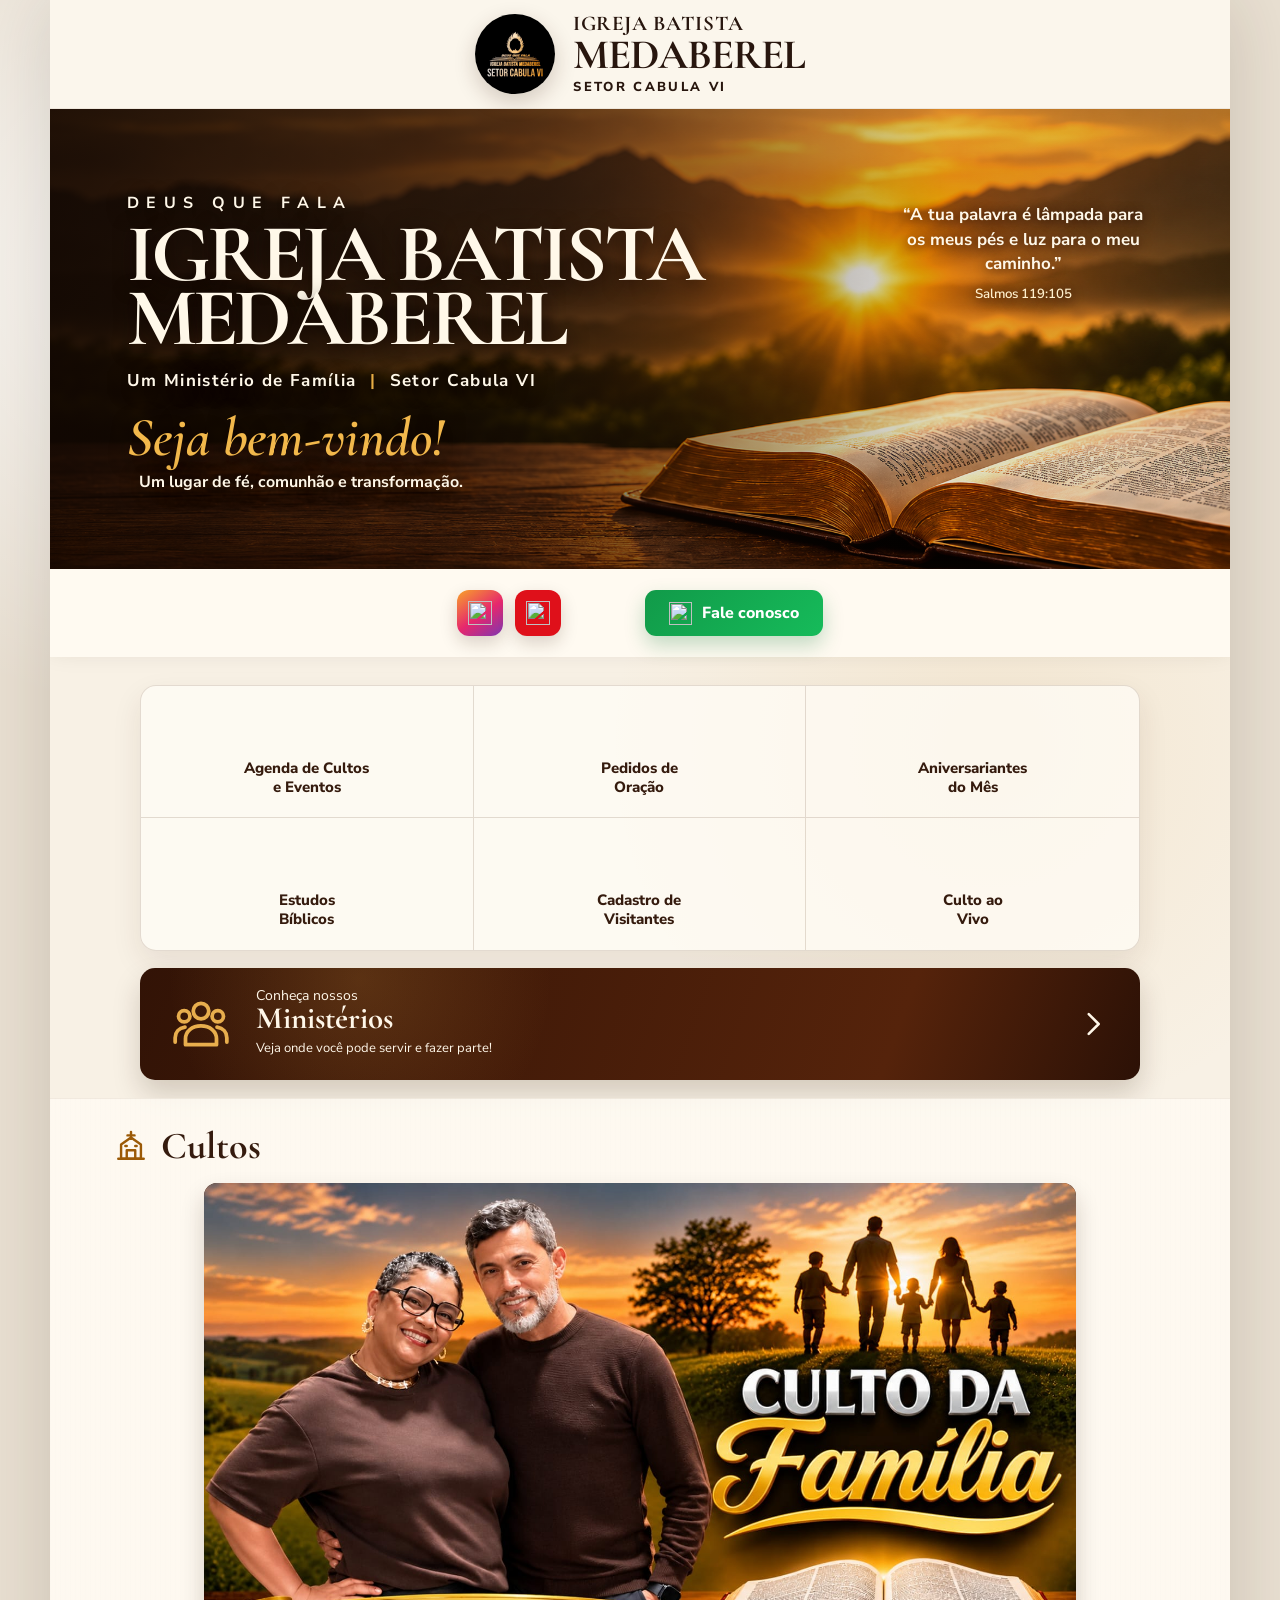
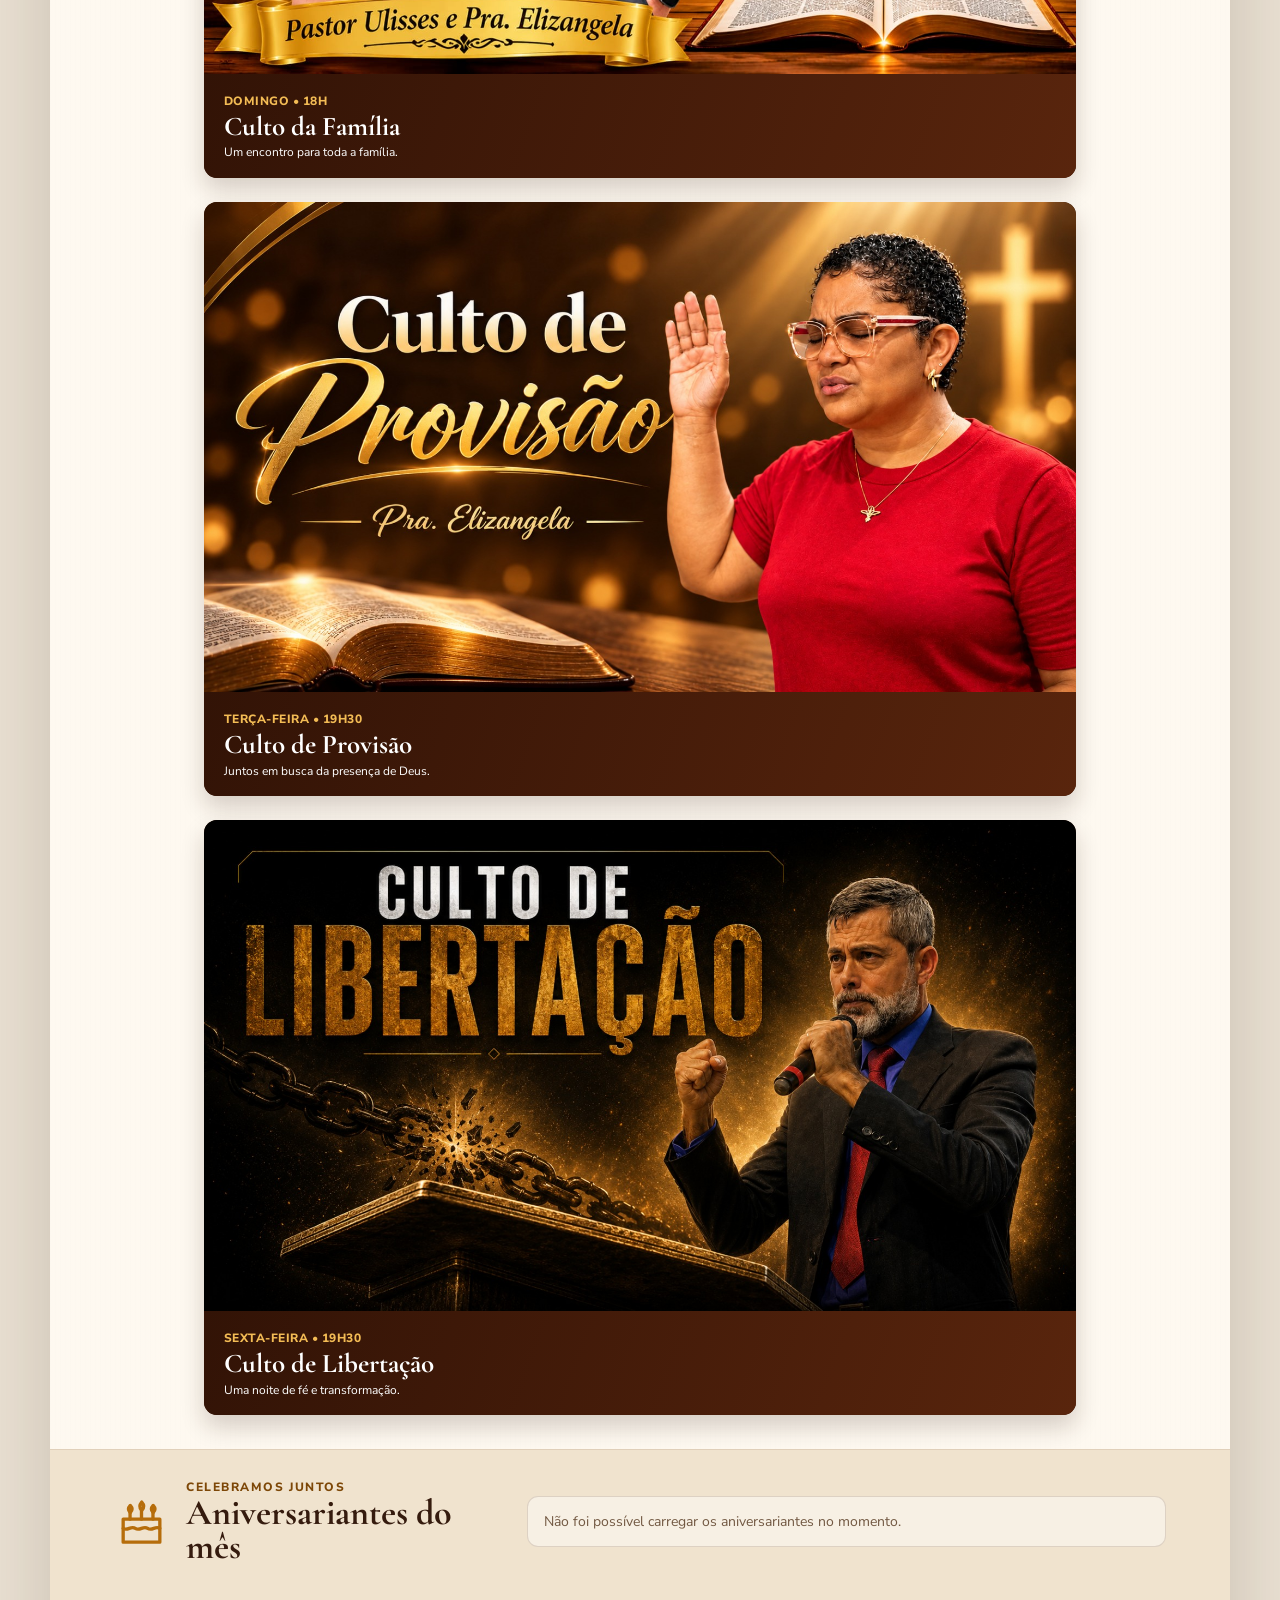
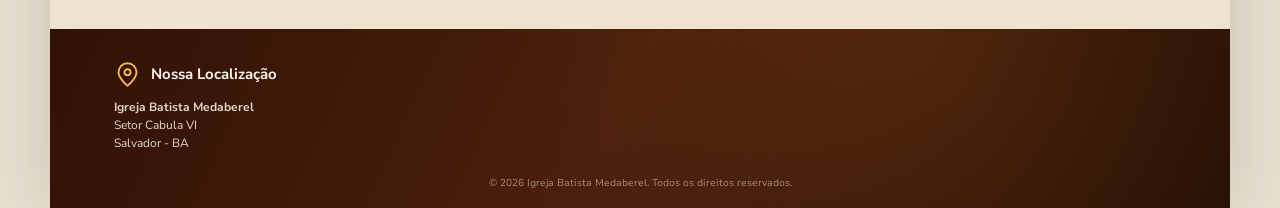
==== index.html @ a0b1c0e1 "Atualiza ícones de acessos rápidos e ajusta estilo de fundo" ====
<!DOCTYPE html>
<html lang="pt-BR">
  <head>
    <meta charset="utf-8">
    <meta name="viewport" content="width=device-width, initial-scale=1">
    <meta name="theme-color" content="#3a1708">
    <meta name="description" content="Igreja Batista Medaberel, Setor Cabula VI. Um ministério de família.">
    <title>Igreja Batista Medaberel | Setor Cabula VI</title>
    <link rel="canonical" href="https://ibmcabulavi.com.br/">
    <meta property="og:type" content="website">
    <meta property="og:site_name" content="Igreja Batista Medaberel">
    <meta property="og:title" content="Igreja Batista Medaberel - Setor Cabula VI">
    <meta property="og:description" content="Um Ministério de Família">
    <meta property="og:url" content="https://ibmcabulavi.com.br/">
    <meta property="og:image" content="https://ibmcabulavi.com.br/assets/logo-medaberel.png">
    <meta property="og:image:secure_url" content="https://ibmcabulavi.com.br/assets/logo-medaberel.png">
    <meta property="og:image:type" content="image/png">
    <meta property="og:image:width" content="640">
    <meta property="og:image:height" content="640">
    <meta property="og:image:alt" content="Logo da Igreja Batista Medaberel">
    <meta name="twitter:card" content="summary">
    <meta name="twitter:title" content="Igreja Batista Medaberel - Setor Cabula VI">
    <meta name="twitter:description" content="Um Ministério de Família">
    <meta name="twitter:image" content="https://ibmcabulavi.com.br/assets/logo-medaberel.png">
    <link rel="preconnect" href="https://fonts.googleapis.com">
    <link rel="preconnect" href="https://fonts.gstatic.com" crossorigin>
    <link href="https://fonts.googleapis.com/css2?family=Cormorant+Garamond:ital,wght@0,600;0,700;1,600&family=Nunito+Sans:wght@400;600;700;800&display=swap" rel="stylesheet">
    <link rel="icon" href="assets/logo-medaberel.png" type="image/png">
    <link rel="stylesheet" href="nova-versao/styles.css">
    <script type="module" src="nova-versao/app.js"></script>
  </head>
  <body>
    <a class="skip-link" href="#conteudo">Ir para o conteúdo</a>

    <div class="site-shell" id="inicio">
      <header class="topbar">
        <a class="brand" href="#inicio">
          <img class="brand-logo" src="assets/logo-medaberel.png" alt="" width="76" height="76">
          <span class="brand-copy">
            <span class="brand-overline">Igreja Batista</span>
            <strong>Medaberel</strong>
            <span class="brand-location">Setor Cabula VI</span>
          </span>
        </a>

      </header>

      <main id="conteudo">
        <section class="hero" aria-labelledby="heroTitle">
          <div class="hero-rays" aria-hidden="true"></div>
          <div class="hero-copy">
            <p class="hero-kicker">Deus que fala</p>
            <h1 id="heroTitle">Igreja Batista<br>Medaberel</h1>
            <p class="hero-subtitle">Um Ministério de Família <span>|</span> Setor Cabula VI</p>
            <p class="hero-welcome">Seja bem-vindo!</p>
            <p class="hero-invitation">Um lugar de fé, comunhão e transformação.</p>
          </div>

          <blockquote class="hero-verse">
            “A tua palavra é lâmpada para os meus pés e luz para o meu caminho.”
            <cite>Salmos 119:105</cite>
          </blockquote>

          <svg class="hero-book" viewBox="0 0 720 300" aria-hidden="true">
            <defs>
              <linearGradient id="pageLeft" x1="0" x2="1" y1="0" y2="1"><stop offset="0" stop-color="#fff3d7"/><stop offset="0.72" stop-color="#d7a95e"/><stop offset="1" stop-color="#7d461c"/></linearGradient>
              <linearGradient id="pageRight" x1="1" x2="0" y1="0" y2="1"><stop offset="0" stop-color="#fff7de"/><stop offset="0.7" stop-color="#d6a259"/><stop offset="1" stop-color="#74401a"/></linearGradient>
              <filter id="bookShadow" x="-20%" y="-30%" width="140%" height="170%"><feDropShadow dx="0" dy="18" stdDeviation="14" flood-color="#190a02" flood-opacity=".72"/></filter>
            </defs>
            <g filter="url(#bookShadow)">
              <path d="M359 84C286 47 184 46 61 87l30 153c99-34 192-22 269 28Z" fill="url(#pageLeft)" stroke="#f8db9c" stroke-width="3"/>
              <path d="M361 84c73-37 175-38 298 3l-30 153c-99-34-192-22-269 28Z" fill="url(#pageRight)" stroke="#f8db9c" stroke-width="3"/>
              <path d="M359 84c-3 59-3 121 1 184" fill="none" stroke="#6e3d19" stroke-width="6"/>
              <path d="M91 240c101-25 190-13 269 28-91-25-180-21-260-2Z" fill="#5c2d10"/>
              <path d="M629 240c-101-25-190-13-269 28 91-25 180-21 260-2Z" fill="#5c2d10"/>
              <g fill="none" stroke="#7b572f" stroke-linecap="round" stroke-width="2" opacity=".62">
                <path d="M100 107c85-22 160-17 224 10"/><path d="M105 122c82-20 153-14 217 12"/><path d="M110 137c79-18 149-11 210 14"/><path d="M116 153c77-16 143-8 201 15"/><path d="M122 170c72-13 136-5 193 17"/><path d="M126 187c70-11 130-2 187 18"/><path d="M620 107c-85-22-160-17-224 10"/><path d="M615 122c-82-20-153-14-217 12"/><path d="M610 137c-79-18-149-11-210 14"/><path d="M604 153c-77-16-143-8-201 15"/><path d="M598 170c-72-13-136-5-193 17"/><path d="M594 187c-70-11-130-2-187 18"/>
              </g>
            </g>
          </svg>
        </section>

        <section class="contact-strip" aria-label="Redes sociais e contato">
          <div class="social-links">
            <a class="social-button instagram" href="https://www.instagram.com/ibmcabula6" target="_blank" rel="noopener noreferrer" aria-label="Instagram"><img src="https://cdn.simpleicons.org/instagram/ffffff" alt="" width="24" height="24"></a>
            <a class="social-button youtube" href="https://www.youtube.com/channel/UCaWXuM6rLt0Mazsymy3VDBw" target="_blank" rel="noopener noreferrer" aria-label="YouTube"><img src="https://cdn.simpleicons.org/youtube/ffffff" alt="" width="24" height="24"></a>
          </div>
          <a class="contact-button" href="https://wa.me/557188227813" target="_blank" rel="noopener noreferrer"><img src="https://cdn.simpleicons.org/whatsapp/ffffff" alt="" width="23" height="23">Fale conosco</a>
        </section>

        <section class="quick-section" id="acessos" aria-labelledby="quickTitle">
          <h2 class="sr-only" id="quickTitle">Acessos rápidos</h2>
          <div class="quick-grid">
            <a class="quick-link" href="eventos.html"><span class="quick-icon icon-calendar" aria-hidden="true"></span><span>Agenda de Cultos<br>e Eventos</span></a>
            <a class="quick-link" href="https://docs.google.com/forms/d/e/1FAIpQLSd67a-YzwxJQuZfvjxcGTnG2AeqLXNqZuDiLRGG_IKK3gHpnA/viewform?usp=publish-editor" target="_blank" rel="noopener noreferrer"><span class="quick-icon icon-prayer" aria-hidden="true"></span><span>Pedidos de<br>Oração</span></a>
            <a class="quick-link" href="#aniversariantes"><span class="quick-icon icon-cake" aria-hidden="true"></span><span>Aniversariantes<br>do Mês</span></a>
            <a class="quick-link" href="https://drive.google.com/file/d/1AMDHdYdTMmtsYn66ORXh_EakQVyPFWrR/view?usp=sharing" target="_blank" rel="noopener noreferrer" data-dynamic-link="ebd"><span class="quick-icon icon-book" aria-hidden="true"></span><span>Estudos<br>Bíblicos</span></a>
            <a class="quick-link" href="https://form.jotform.com/261173723259055" target="_blank" rel="noopener noreferrer"><span class="quick-icon icon-users" aria-hidden="true"></span><span>Cadastro de<br>Visitantes</span></a>
            <a class="quick-link" href="https://www.youtube.com/channel/UCaWXuM6rLt0Mazsymy3VDBw" target="_blank" rel="noopener noreferrer"><span class="quick-icon icon-broadcast" aria-hidden="true"></span><span>Culto ao<br>Vivo</span></a>
          </div>

          <a class="ministries-banner" href="https://www.google.com/maps/search/?api=1&amp;query=Igreja+Batista+Medaberel+Salvador+BA" target="_blank" rel="noopener noreferrer">
            <svg aria-hidden="true"><use href="#icon-users"></use></svg>
            <span><small>Conheça nossos</small><strong>Ministérios</strong><em>Veja onde você pode servir e fazer parte!</em></span>
            <svg class="banner-arrow" aria-hidden="true"><use href="#icon-arrow"></use></svg>
          </a>

        </section>

        <section class="events-section" id="eventos" aria-labelledby="eventsTitle">
          <div class="section-heading">
            <div class="section-title-wrap"><svg aria-hidden="true"><use href="#icon-church"></use></svg><h2 id="eventsTitle">Cultos</h2></div>
          </div>
          <div class="events-list" id="eventsList">
            <article class="event-card"><img src="novas-imgs/WhatsApp Image 2026-11-21 at 15.49.14 (1).jpeg" alt="" width="1600" height="900"><div class="event-copy"><small>Domingo • 18h</small><h3>Culto da Família</h3><p>Um encontro para toda a família.</p></div></article>
            <article class="event-card"><img src="novas-imgs/WhatsApp Image 2026-11-21 at 15.49.15.jpeg" alt="" width="1600" height="900" loading="lazy"><div class="event-copy"><small>Terça-feira • 19h30</small><h3>Culto de Provisão</h3><p>Juntos em busca da presença de Deus.</p></div></article>
            <article class="event-card"><img src="novas-imgs/WhatsApp Image 2026-11-21 at 15.49.14.jpeg" alt="" width="1600" height="900" loading="lazy"><div class="event-copy"><small>Sexta-feira • 19h30</small><h3>Culto de Libertação</h3><p>Uma noite de fé e transformação.</p></div></article>
          </div>
          <p class="sr-only" id="eventsStatus" aria-live="polite">Programação semanal exibida.</p>
        </section>

        <section class="birthdays-section" id="aniversariantes" aria-labelledby="birthdaysTitle">
          <div class="birthday-intro"><svg aria-hidden="true"><use href="#icon-cake"></use></svg><div><p>Celebramos juntos</p><h2 id="birthdaysTitle">Aniversariantes do mês</h2></div></div>
          <p class="birthdays-message" id="birthdaysMessage" aria-live="polite">Carregando aniversariantes...</p>
          <ul class="birthday-list" id="birthdaysList" hidden></ul>
        </section>
      </main>

      <footer class="site-footer" id="localizacao">
        <div class="footer-grid">
          <section class="footer-column" aria-labelledby="locationTitle">
            <div class="footer-title"><svg aria-hidden="true"><use href="#icon-pin"></use></svg><h2 id="locationTitle">Nossa Localização</h2></div>
            <p><strong>Igreja Batista Medaberel</strong><br>Setor Cabula VI<br>Salvador - BA</p>
          </section>
        </div>
        <p class="copyright">© <span id="currentYear">2026</span> Igreja Batista Medaberel. Todos os direitos reservados.</p>
      </footer>
    </div>

    <svg class="svg-sprite" aria-hidden="true">
      <symbol id="icon-instagram" viewBox="0 0 24 24"><rect x="3.2" y="3.2" width="17.6" height="17.6" rx="5"/><circle cx="12" cy="12" r="4.1"/><circle class="icon-fill" cx="17.5" cy="6.8" r="1.1"/></symbol>
      <symbol id="icon-youtube" viewBox="0 0 24 24"><path d="M21 8.1a3 3 0 0 0-2.1-2.2C17 5.4 12 5.4 12 5.4s-5 0-6.9.5A3 3 0 0 0 3 8.1a33 33 0 0 0 0 7.8 3 3 0 0 0 2.1 2.2c1.9.5 6.9.5 6.9.5s5 0 6.9-.5a3 3 0 0 0 2.1-2.2 33 33 0 0 0 0-7.8Z"/><path class="icon-fill" d="m10 15.2 5.2-3.2L10 8.8Z"/></symbol>
      <symbol id="icon-whatsapp" viewBox="0 0 24 24"><path d="M20.5 11.7a8.4 8.4 0 0 1-12.4 7.4L3.5 20.5 5 16.1a8.4 8.4 0 1 1 15.5-4.4Z"/><path d="M8.5 7.8c.2-.4.4-.4.7-.4h.5c.2 0 .4 0 .5.4l.8 1.9c.1.3 0 .5-.1.7l-.6.8c-.2.2-.2.4 0 .7.6 1.1 1.5 2 2.7 2.6.3.2.5.1.7-.1l.8-1c.2-.2.4-.3.7-.2l1.9.9c.3.1.4.3.4.5 0 .4-.2 1.4-1 2-.6.6-1.4.9-2.4.7-1.3-.2-3-.8-4.8-2.4-2-1.8-3.1-4-3.2-5.2 0-.8.2-1.4.5-1.9Z"/></symbol>
      <symbol id="icon-calendar" viewBox="0 0 24 24"><rect x="3" y="5" width="18" height="16" rx="3"/><path d="M7 3v4M17 3v4M3 10h18"/><path d="M7 14h2M12 14h2M17 14h1M7 18h2M12 18h2M17 18h1"/></symbol>
      <symbol id="icon-church" viewBox="0 0 24 24"><path d="M12 2v5M9.5 4.5h5M5 11l7-5 7 5v10H5Z"/><path d="M9 21v-6h6v6M3 21h18M8 12h1M15 12h1"/></symbol>
      <symbol id="icon-prayer" viewBox="0 0 24 24"><path d="M12 20c-3.6-2.2-7.6-4.8-8.6-8.5-.6-2.2.7-4.5 3-4.8 1.8-.2 3.1.8 3.9 2.1.7-2 1.4-5.8 2.6-5.8.9 0 1.2.8 1 1.7L13 9l1.8-4.8c.3-.8 1-1.1 1.6-.7.5.3.6.8.4 1.5l-1.1 4.4 1.8-3.3c.4-.7 1.2-.8 1.7-.3.4.4.3 1 0 1.6l-2 3.8 1.5-2c.5-.6 1.2-.6 1.7-.1.4.4.3 1.1-.1 1.7L17.6 15c-1.2 2-2.9 3.6-5.6 5Z"/></symbol>
      <symbol id="icon-cake" viewBox="0 0 24 24"><path d="M4 11h16v10H4Z"/><path d="M4 15c2 1.4 3.3-1.4 5.3 0s3.4-1.4 5.4 0 3.3-1.4 5.3 0M7 11V8M12 11V7M17 11V8"/><path d="M7 8c-1-1-.8-2 .1-3 .9 1 1.1 2 .1 3M12 7c-1.1-1.2-.8-2.4.1-3.5 1 1.1 1.2 2.3.1 3.5M17 8c-1-1-.8-2 .1-3 .9 1 1.1 2 .1 3"/></symbol>
      <symbol id="icon-book" viewBox="0 0 24 24"><path d="M3 5.5C6.8 4.2 9.8 5 12 7v13c-2.2-2-5.2-2.8-9-1.5Z"/><path d="M21 5.5C17.2 4.2 14.2 5 12 7v13c2.2-2 5.2-2.8 9-1.5Z"/></symbol>
      <symbol id="icon-users" viewBox="0 0 24 24"><circle cx="12" cy="7" r="3"/><circle cx="5.5" cy="9" r="2.2"/><circle cx="18.5" cy="9" r="2.2"/><path d="M6 20v-2.3c0-2.8 2.5-5 6-5s6 2.2 6 5V20ZM2 19v-1.7c0-2 1.4-3.7 3.8-4.1M22 19v-1.7c0-2-1.4-3.7-3.8-4.1"/></symbol>
      <symbol id="icon-broadcast" viewBox="0 0 24 24"><circle cx="12" cy="12" r="2.2"/><path d="M8.5 8.4a5 5 0 0 0 0 7.2M15.5 8.4a5 5 0 0 1 0 7.2M5.5 5.5a9.2 9.2 0 0 0 0 13M18.5 5.5a9.2 9.2 0 0 1 0 13M12 14.2V21"/></symbol>
      <symbol id="icon-arrow" viewBox="0 0 24 24"><path d="m9 5 7 7-7 7"/></symbol>
      <symbol id="icon-pin" viewBox="0 0 24 24"><path d="M20 10c0 5.5-8 12-8 12S4 15.5 4 10a8 8 0 1 1 16 0Z"/><circle cx="12" cy="10" r="2.7"/></symbol>
      <symbol id="icon-clock" viewBox="0 0 24 24"><circle cx="12" cy="12" r="9"/><path d="M12 7v5l3.5 2"/></symbol>
      <symbol id="icon-map" viewBox="0 0 24 24"><path d="m3 6 5-2 8 2 5-2v14l-5 2-8-2-5 2Z"/><path d="M8 4v14M16 6v14"/></symbol>
    </svg>
  </body>
</html>
---- nova-versao/styles.css ----
:root {
  --paper: #f8f1e5;
  --paper-deep: #eee1ce;
  --ink: #351b0e;
  --muted: #725842;
  --brown: #3a1708;
  --brown-soft: #5b2a11;
  --gold: #b66d0b;
  --gold-light: #e7ad45;
  --line: rgba(91, 53, 25, 0.16);
  --shadow: 0 20px 55px rgba(54, 30, 15, 0.16);
  --serif: "Cormorant Garamond", Georgia, serif;
  --sans: "Nunito Sans", Arial, sans-serif;
}

*,
*::before,
*::after {
  box-sizing: border-box;
}

html {
  scroll-behavior: smooth;
}

body {
  margin: 0;
  min-width: 320px;
  min-height: 100vh;
  color: var(--ink);
  background:
    radial-gradient(circle at 15% 8%, rgba(255, 255, 255, 0.9), transparent 28rem),
    #e9e0d2;
  font-family: var(--sans);
  line-height: 1.5;
}

body.menu-open {
  overflow: hidden;
}

button,
a {
  -webkit-tap-highlight-color: transparent;
}

a {
  color: inherit;
}

button {
  font: inherit;
}

svg {
  display: block;
}

.skip-link {
  position: fixed;
  top: 10px;
  left: 10px;
  z-index: 100;
  padding: 10px 14px;
  color: #fff;
  background: var(--brown);
  border-radius: 8px;
  transform: translateY(-150%);
}

.skip-link:focus {
  transform: translateY(0);
}

.sr-only {
  position: absolute;
  width: 1px;
  height: 1px;
  padding: 0;
  margin: -1px;
  overflow: hidden;
  clip: rect(0, 0, 0, 0);
  white-space: nowrap;
  border: 0;
}

.site-shell {
  position: relative;
  width: min(100%, 1180px);
  min-height: 100vh;
  margin: 0 auto;
  overflow: hidden;
  background: var(--paper);
  box-shadow: 0 0 70px rgba(48, 28, 15, 0.17);
}

.topbar {
  position: relative;
  z-index: 30;
  min-height: 108px;
  padding: 14px clamp(22px, 5vw, 64px);
  display: flex;
  align-items: center;
  justify-content: center;
  gap: 24px;
  background: rgba(251, 246, 237, 0.98);
  border-bottom: 1px solid rgba(96, 58, 28, 0.08);
}

.brand {
  display: inline-flex;
  align-items: center;
  gap: 18px;
  min-width: 0;
  text-decoration: none;
}

.brand-logo {
  width: 80px;
  height: 80px;
  flex: 0 0 auto;
  object-fit: cover;
  border-radius: 50%;
  box-shadow: 0 8px 22px rgba(56, 27, 10, 0.2);
}

.brand-copy {
  display: grid;
  color: #28160e;
  text-transform: uppercase;
  line-height: 0.92;
}

.brand-overline {
  margin-bottom: 3px;
  font-family: var(--serif);
  font-size: 21px;
  font-weight: 700;
  letter-spacing: 0.025em;
}

.brand-copy strong {
  font-family: var(--serif);
  font-size: clamp(32px, 4vw, 42px);
  letter-spacing: -0.025em;
}

.brand-location {
  margin-top: 7px;
  font-size: 13px;
  font-weight: 800;
  letter-spacing: 0.18em;
}

.menu-toggle {
  width: 54px;
  height: 54px;
  padding: 11px 8px;
  display: grid;
  align-content: center;
  gap: 6px;
  flex: 0 0 auto;
  color: var(--gold);
  background: transparent;
  border: 0;
  border-radius: 12px;
  cursor: pointer;
}

.menu-toggle:hover {
  background: rgba(182, 109, 11, 0.08);
}

.menu-toggle span {
  width: 36px;
  height: 4px;
  margin: 0 auto;
  background: currentColor;
  border-radius: 999px;
}

.menu-backdrop {
  position: fixed;
  inset: 0;
  z-index: 39;
  visibility: hidden;
  opacity: 0;
  background: rgba(34, 16, 7, 0.58);
  backdrop-filter: blur(3px);
  transition: opacity 220ms ease, visibility 220ms ease;
}

.site-menu {
  position: fixed;
  top: 0;
  right: 0;
  z-index: 40;
  width: min(86vw, 390px);
  height: 100dvh;
  padding: 24px;
  display: flex;
  flex-direction: column;
  gap: 4px;
  color: var(--ink);
  background: #fbf5ea;
  box-shadow: -20px 0 50px rgba(38, 18, 7, 0.24);
  transform: translateX(105%);
  visibility: hidden;
  transition: transform 260ms ease, visibility 260ms ease;
}

body.menu-open .menu-backdrop {
  visibility: visible;
  opacity: 1;
}

body.menu-open .site-menu {
  visibility: visible;
  transform: translateX(0);
}

.menu-heading {
  margin-bottom: 20px;
  padding-bottom: 17px;
  display: flex;
  align-items: center;
  justify-content: space-between;
  color: var(--brown);
  border-bottom: 1px solid var(--line);
  font-family: var(--serif);
  font-size: 30px;
  font-weight: 700;
}

.menu-close {
  width: 44px;
  height: 44px;
  display: grid;
  place-items: center;
  color: var(--brown);
  background: rgba(91, 42, 17, 0.07);
  border: 0;
  border-radius: 50%;
  cursor: pointer;
  font-size: 34px;
  line-height: 1;
}

.site-menu > a {
  padding: 13px 12px;
  text-decoration: none;
  border-radius: 9px;
  font-weight: 700;
}

.site-menu > a:hover {
  color: var(--gold);
  background: rgba(182, 109, 11, 0.08);
}

.hero {
  position: relative;
  min-height: 460px;
  padding: clamp(54px, 7vw, 82px) clamp(26px, 6vw, 78px) 46px;
  display: grid;
  grid-template-columns: minmax(0, 1.35fr) minmax(180px, 0.65fr);
  align-items: start;
  overflow: hidden;
  isolation: isolate;
  color: #fff8e9;
  background: url("../novas-imgs/aa9e7777-f295-4fcf-b1e1-ace386b8b285.png") center / cover no-repeat;
}

.hero::before {
  content: "";
  position: absolute;
  inset: 0;
  z-index: 0;
  background: linear-gradient(90deg, rgba(18, 7, 2, 0.86) 0%, rgba(18, 7, 2, 0.58) 43%, rgba(18, 7, 2, 0.12) 76%);
}

.hero::after,
.hero-rays,
.hero-book {
  display: none;
}

.hero-copy {
  position: relative;
  z-index: 3;
  max-width: 620px;
  text-shadow: 0 3px 20px rgba(17, 5, 0, 0.78);
}

.hero-kicker {
  margin: 0 0 8px;
  font-size: clamp(12px, 1.6vw, 16px);
  font-weight: 700;
  letter-spacing: 0.47em;
  text-transform: uppercase;
}

.hero h1 {
  margin: 0;
  max-width: 650px;
  font-family: var(--serif);
  font-size: clamp(48px, 7.4vw, 82px);
  font-weight: 700;
  letter-spacing: -0.045em;
  line-height: 0.78;
  text-transform: uppercase;
}

.hero-subtitle {
  margin: 17px 0 0;
  font-size: clamp(12px, 1.8vw, 17px);
  font-weight: 700;
  letter-spacing: 0.08em;
}

.hero-subtitle span {
  padding: 0 7px;
  color: var(--gold-light);
}

.hero-welcome {
  margin: 17px 0 0;
  color: #f2b84b;
  font-family: var(--serif);
  font-size: clamp(33px, 5vw, 55px);
  font-style: italic;
  font-weight: 600;
  line-height: 1;
}

.hero-invitation {
  max-width: 390px;
  margin: 5px 0 0 12px;
  font-size: clamp(12px, 1.7vw, 16px);
  font-weight: 700;
}

.hero-verse {
  position: relative;
  z-index: 3;
  max-width: 260px;
  margin: 12px 0 0 auto;
  font-size: clamp(13px, 1.8vw, 17px);
  font-weight: 700;
  line-height: 1.45;
  text-align: center;
  text-shadow: 0 2px 12px rgba(28, 8, 1, 0.9);
}

.hero-verse cite {
  display: block;
  margin-top: 8px;
  color: #fff0cd;
  font-size: 0.78em;
  font-style: normal;
  font-weight: 600;
}

.contact-strip {
  position: relative;
  z-index: 4;
  min-height: 88px;
  padding: 14px clamp(22px, 5vw, 64px);
  display: flex;
  align-items: center;
  justify-content: center;
  gap: clamp(28px, 7vw, 84px);
  background: #fffaf1;
  box-shadow: 0 -8px 24px rgba(41, 17, 4, 0.13);
}

.social-links,
.footer-socials {
  display: flex;
  align-items: center;
  gap: 12px;
}

.social-button,
.footer-socials a {
  display: grid;
  place-items: center;
  color: #fff;
  text-decoration: none;
  box-shadow: 0 7px 17px rgba(50, 26, 12, 0.18);
}

.social-button {
  width: 46px;
  height: 46px;
  border-radius: 12px;
}

.social-button svg,
.footer-socials svg,
.social-button img,
.footer-socials img {
  width: 24px;
  height: 24px;
  display: block;
}

.social-button svg,
.footer-socials svg {
  fill: none;
  stroke: currentColor;
  stroke-width: 1.8;
  stroke-linecap: round;
  stroke-linejoin: round;
}

.social-button svg .icon-fill,
.footer-socials svg .icon-fill {
  fill: currentColor;
  stroke: none;
}

.instagram {
  background: linear-gradient(145deg, #f8a329, #e6276d 54%, #7d37b2);
}

.youtube {
  background: #df101a;
}

.whatsapp {
  background: #16b85a;
}

.contact-button {
  min-height: 46px;
  padding: 10px 24px;
  display: inline-flex;
  align-items: center;
  gap: 10px;
  color: #fff;
  text-decoration: none;
  background: linear-gradient(135deg, #119a49, #16bb5a);
  border-radius: 11px;
  box-shadow: 0 9px 20px rgba(11, 123, 55, 0.25);
  font-weight: 800;
}

.contact-button svg,
.contact-button img {
  width: 23px;
  height: 23px;
  display: block;
}

.contact-button svg {
  fill: none;
  stroke: currentColor;
  stroke-linecap: round;
  stroke-linejoin: round;
  stroke-width: 1.8;
}

.quick-section {
  padding: 28px clamp(22px, 5vw, 64px) 18px;
  background:
    radial-gradient(circle at 80% 20%, rgba(215, 170, 99, 0.15), transparent 24rem),
    var(--paper);
}

.quick-grid {
  max-width: 1000px;
  margin: 0 auto;
  display: grid;
  grid-template-columns: repeat(3, minmax(0, 1fr));
  overflow: hidden;
  background: rgba(255, 252, 246, 0.75);
  border: 1px solid var(--line);
  border-radius: 16px;
  box-shadow: 0 12px 30px rgba(62, 34, 17, 0.09);
}

.quick-link {
  min-height: 132px;
  padding: 19px 12px;
  display: flex;
  flex-direction: column;
  align-items: center;
  justify-content: center;
  gap: 9px;
  text-align: center;
  text-decoration: none;
  border-right: 1px solid var(--line);
  border-bottom: 1px solid var(--line);
  transition: color 180ms ease, background-color 180ms ease, transform 180ms ease;
}

.quick-link:nth-child(3n) {
  border-right: 0;
}

.quick-link:nth-last-child(-n + 3) {
  border-bottom: 0;
}

.quick-link:hover {
  color: #7e4705;
  background: rgba(230, 180, 97, 0.12);
}

.quick-link svg {
  width: 43px;
  height: 43px;
  color: #a26208;
  fill: none;
  stroke: currentColor;
  stroke-linecap: round;
  stroke-linejoin: round;
  stroke-width: 1.75;
}

.quick-icon {
  width: 43px;
  height: 43px;
  display: block;
  flex: 0 0 auto;
  background: #a26208;
  -webkit-mask: var(--quick-icon) center / contain no-repeat;
  mask: var(--quick-icon) center / contain no-repeat;
}

.quick-icon.icon-calendar {
  --quick-icon: url("https://cdn.jsdelivr.net/npm/@fortawesome/fontawesome-free@6.5.2/svgs/solid/calendar-days.svg");
}

.quick-icon.icon-prayer {
  --quick-icon: url("https://cdn.jsdelivr.net/npm/@fortawesome/fontawesome-free@6.5.2/svgs/solid/hand-holding-heart.svg");
}

.quick-icon.icon-cake {
  --quick-icon: url("https://cdn.jsdelivr.net/npm/@fortawesome/fontawesome-free@6.5.2/svgs/solid/cake-candles.svg");
}

.quick-icon.icon-book {
  --quick-icon: url("https://cdn.jsdelivr.net/npm/@fortawesome/fontawesome-free@6.5.2/svgs/solid/book-open.svg");
}

.quick-icon.icon-users {
  --quick-icon: url("https://cdn.jsdelivr.net/npm/@fortawesome/fontawesome-free@6.5.2/svgs/solid/people-group.svg");
}

.quick-icon.icon-broadcast {
  --quick-icon: url("https://cdn.jsdelivr.net/npm/@fortawesome/fontawesome-free@6.5.2/svgs/solid/tower-broadcast.svg");
}

.quick-link span {
  font-size: 15px;
  font-weight: 800;
  line-height: 1.25;
}

.ministries-banner {
  max-width: 1000px;
  min-height: 112px;
  margin: 17px auto 0;
  padding: 18px 30px;
  display: grid;
  grid-template-columns: auto 1fr auto;
  align-items: center;
  gap: 24px;
  overflow: hidden;
  color: #fff7e9;
  text-decoration: none;
  background:
    radial-gradient(circle at 22% 10%, rgba(230, 165, 70, 0.18), transparent 12rem),
    linear-gradient(110deg, #321306, #55230b 75%, #2c1106);
  border-radius: 15px;
  box-shadow: 0 14px 28px rgba(46, 20, 7, 0.18);
}

.ministries-banner > svg:first-child {
  width: 62px;
  height: 62px;
  color: #e8ae4d;
  fill: none;
  stroke: currentColor;
  stroke-linecap: round;
  stroke-linejoin: round;
  stroke-width: 1.45;
}

.ministries-banner span {
  display: grid;
}

.ministries-banner small {
  font-size: 14px;
  line-height: 1;
}

.ministries-banner strong {
  font-family: var(--serif);
  font-size: 31px;
  line-height: 1;
}

.ministries-banner em {
  margin-top: 5px;
  font-size: 13px;
  font-style: normal;
}

.ministries-banner .banner-arrow {
  width: 34px;
  height: 34px;
  fill: none;
  stroke: currentColor;
  stroke-linecap: round;
  stroke-linejoin: round;
  stroke-width: 1.8;
  transition: transform 180ms ease;
}

.ministries-banner:hover .banner-arrow {
  transform: translateX(5px);
}

.events-section {
  padding: 28px 0 26px;
  background:
    linear-gradient(rgba(255, 251, 243, 0.82), rgba(255, 251, 243, 0.82)),
    repeating-linear-gradient(90deg, rgba(91, 42, 17, 0.04) 0 1px, transparent 1px 5px);
  border-top: 1px solid rgba(99, 59, 28, 0.08);
}

.section-heading {
  padding: 0 clamp(22px, 5vw, 64px) 18px;
  display: flex;
  align-items: center;
  justify-content: space-between;
  gap: 20px;
}

.section-title-wrap {
  display: flex;
  align-items: center;
  gap: 13px;
}

.section-title-wrap svg {
  width: 34px;
  height: 34px;
  color: #9b5a07;
  fill: none;
  stroke: currentColor;
  stroke-linecap: round;
  stroke-linejoin: round;
  stroke-width: 1.7;
}

.section-heading h2 {
  margin: 0;
  font-family: var(--serif);
  font-size: clamp(28px, 4vw, 38px);
  line-height: 1;
}

.section-heading > a {
  display: inline-flex;
  align-items: center;
  gap: 9px;
  color: #6e431f;
  text-decoration: none;
  font-size: 14px;
  font-weight: 700;
}

.section-heading > a span {
  color: var(--gold);
  font-size: 22px;
}

.events-list {
  width: 100%;
  max-width: 1000px;
  margin: 0 auto;
  padding: 0 clamp(22px, 5vw, 64px) 8px;
  display: grid;
  gap: 24px;
}

.event-card {
  position: relative;
  display: block;
  overflow: hidden;
  color: #fff;
  text-decoration: none;
  background: #3a1708;
  border-radius: 13px;
  box-shadow: 0 12px 23px rgba(43, 20, 8, 0.19);
}

.event-card img {
  display: block;
  width: 100%;
  height: auto;
  aspect-ratio: 16 / 9;
  object-fit: cover;
  transition: transform 350ms ease;
}

.event-card:hover img {
  transform: scale(1.035);
}

.event-copy {
  padding: 14px 20px 17px;
  background: linear-gradient(110deg, #321306, #59250d);
}

.event-copy small {
  color: #f3bc55;
  font-size: 12px;
  font-weight: 800;
  letter-spacing: 0.04em;
  text-transform: uppercase;
}

.event-copy h3 {
  margin: 2px 0 2px;
  font-family: var(--serif);
  font-size: 27px;
  line-height: 0.95;
}

.event-copy p {
  margin: 6px 0 0;
  font-size: 12px;
  line-height: 1.3;
}

.birthdays-section {
  margin: 0;
  padding: 28px clamp(22px, 5vw, 64px) 34px;
  display: grid;
  grid-template-columns: minmax(220px, 0.75fr) minmax(0, 1.25fr);
  align-items: center;
  gap: 30px;
  background: #f0e3ce;
  border-top: 1px solid rgba(91, 42, 17, 0.1);
}

.birthday-intro {
  display: flex;
  align-items: center;
  gap: 17px;
}

.birthday-intro > svg {
  width: 55px;
  height: 55px;
  flex: 0 0 auto;
  color: var(--gold);
  fill: none;
  stroke: currentColor;
  stroke-linecap: round;
  stroke-linejoin: round;
  stroke-width: 1.45;
}

.birthday-intro p,
.birthday-intro h2 {
  margin: 0;
}

.birthday-intro p {
  color: #7d4707;
  font-size: 12px;
  font-weight: 800;
  letter-spacing: 0.13em;
  text-transform: uppercase;
}

.birthday-intro h2 {
  font-family: var(--serif);
  font-size: clamp(27px, 4vw, 36px);
  line-height: 0.95;
}

.birthdays-message {
  margin: 0;
  padding: 14px 16px;
  color: var(--muted);
  background: rgba(255, 255, 255, 0.45);
  border: 1px solid var(--line);
  border-radius: 11px;
  font-size: 14px;
}

.birthday-list {
  margin: 0;
  padding: 0;
  display: flex;
  flex-wrap: wrap;
  gap: 9px;
  list-style: none;
}

.birthday-list li {
  padding: 9px 12px;
  color: #4e2a14;
  background: rgba(255, 255, 255, 0.64);
  border: 1px solid var(--line);
  border-radius: 10px;
  font-size: 13px;
  font-weight: 700;
}

.birthday-list time {
  margin-right: 5px;
  color: #a55f07;
  font-weight: 800;
}

.site-footer {
  padding: 32px clamp(22px, 5vw, 64px) 17px;
  color: #fff6e7;
  background:
    radial-gradient(circle at 74% 4%, rgba(186, 102, 22, 0.17), transparent 24rem),
    linear-gradient(115deg, #301205, #4b200b 48%, #251005);
}

.footer-grid {
  display: grid;
  grid-template-columns: 1fr;
  gap: 0;
}

.footer-column {
  min-width: 0;
  padding: 0 clamp(18px, 3vw, 35px);
  border-right: 1px solid rgba(255, 239, 210, 0.16);
}

.footer-column:first-child {
  padding-left: 0;
}

.footer-column:last-child {
  padding-right: 0;
  border-right: 0;
}

.footer-title {
  display: flex;
  align-items: center;
  gap: 10px;
  color: #f4b94e;
}

.footer-title svg {
  width: 27px;
  height: 27px;
  flex: 0 0 auto;
  fill: none;
  stroke: currentColor;
  stroke-linecap: round;
  stroke-linejoin: round;
  stroke-width: 1.7;
}

.footer-title h2 {
  margin: 0;
  color: #fff8ec;
  font-size: 15px;
}

.footer-column p {
  margin: 10px 0;
  color: rgba(255, 247, 231, 0.86);
  font-size: 12px;
}

.footer-column a {
  text-decoration-color: rgba(255, 244, 223, 0.35);
  text-underline-offset: 3px;
}

.footer-column > p a {
  min-height: 24px;
  display: inline-flex;
  align-items: center;
}

.footer-outline-button {
  width: fit-content;
  margin-top: 12px;
  padding: 7px 12px;
  display: inline-flex;
  align-items: center;
  gap: 8px;
  color: #f3bd5a;
  text-decoration: none;
  border: 1px solid rgba(236, 175, 72, 0.7);
  border-radius: 8px;
  font-size: 12px;
  font-weight: 700;
}

.footer-outline-button svg {
  width: 18px;
  height: 18px;
  fill: none;
  stroke: currentColor;
  stroke-linecap: round;
  stroke-linejoin: round;
  stroke-width: 1.6;
}

.schedule-list {
  margin: 10px 0 0;
  font-size: 11px;
}

.schedule-list div + div {
  margin-top: 7px;
}

.schedule-list dt {
  color: #efbb61;
  font-weight: 800;
}

.schedule-list dd {
  margin: 0;
  color: rgba(255, 247, 231, 0.86);
}

.follow-label {
  margin-top: 17px !important;
  color: #fff8eb !important;
  font-weight: 800;
}

.footer-socials {
  margin-top: 7px;
}

.footer-socials a {
  width: 34px;
  height: 34px;
  border-radius: 8px;
  background: rgba(255, 255, 255, 0.12);
}

.footer-socials a:first-child {
  background: #d83269;
}

.footer-socials a:nth-child(2) {
  background: #d8171f;
}

.footer-socials a:last-child {
  background: #16a852;
}

.footer-socials svg,
.footer-socials img {
  width: 18px;
  height: 18px;
}

.footer-callout {
  margin-top: 28px;
  padding: 15px 24px;
  display: grid;
  grid-template-columns: auto 1fr auto;
  align-items: center;
  gap: 20px;
  border: 1px solid rgba(240, 194, 114, 0.53);
  border-radius: 16px;
}

.footer-callout > svg {
  width: 46px;
  height: 46px;
  color: #ecb453;
  fill: none;
  stroke: currentColor;
  stroke-linecap: round;
  stroke-linejoin: round;
  stroke-width: 1.45;
}

.footer-callout p {
  margin: 0;
  font-size: 12px;
}

.footer-callout a {
  padding: 10px 16px;
  color: #fff;
  text-decoration: none;
  background: linear-gradient(135deg, #c17a13, #df9c2f);
  border-radius: 9px;
  font-size: 12px;
  font-weight: 800;
}

.copyright {
  margin: 14px 0 0;
  color: rgba(255, 247, 231, 0.5);
  text-align: center;
  font-size: 10px;
}

.svg-sprite {
  position: absolute;
  width: 0;
  height: 0;
  overflow: hidden;
}

:focus-visible {
  outline: 3px solid #e8a835;
  outline-offset: 3px;
}

@media (max-width: 760px) {
  .topbar {
    min-height: 90px;
    padding: 11px 20px;
  }

  .brand {
    gap: 12px;
  }

  .brand-logo {
    width: 64px;
    height: 64px;
  }

  .brand-overline {
    font-size: 16px;
  }

  .brand-copy strong {
    font-size: clamp(27px, 8vw, 35px);
  }

  .brand-location {
    margin-top: 5px;
    font-size: 10px;
  }

  .menu-toggle {
    width: 46px;
    height: 46px;
  }

  .menu-toggle span {
    width: 31px;
    height: 3px;
  }

  .hero {
    min-height: 390px;
    padding: 43px 22px 30px;
    grid-template-columns: minmax(0, 1.4fr) minmax(90px, 0.6fr);
    background-position: 62% center;
  }

  .hero h1 {
    font-size: clamp(39px, 11.5vw, 58px);
    line-height: 0.82;
  }

  .hero-kicker {
    letter-spacing: 0.35em;
  }

  .hero-subtitle {
    max-width: 300px;
  }

  .hero-welcome {
    margin-top: 16px;
  }

  .hero-invitation {
    max-width: 230px;
    margin-left: 5px;
  }

  .hero-verse {
    margin-top: 4px;
    font-size: 11px;
  }

  .hero-book {
    right: -15%;
    bottom: -1%;
    width: 78%;
  }

  .contact-strip {
    min-height: 76px;
    padding: 12px 20px;
    justify-content: space-between;
    gap: 15px;
  }

  .social-links {
    gap: 8px;
  }

  .social-button {
    width: 40px;
    height: 40px;
    border-radius: 10px;
  }

  .social-button svg,
  .social-button img {
    width: 21px;
    height: 21px;
  }

  .contact-button {
    min-height: 42px;
    padding: 8px 15px;
    font-size: 13px;
  }

  .quick-section {
    padding: 23px 18px 17px;
  }

  .quick-link {
    min-height: 115px;
    padding: 15px 6px;
  }

  .quick-link svg,
  .quick-icon {
    width: 37px;
    height: 37px;
  }

  .quick-link span {
    font-size: 12px;
  }

  .ministries-banner {
    min-height: 94px;
    padding: 14px 18px;
    gap: 15px;
  }

  .ministries-banner > svg:first-child {
    width: 50px;
    height: 50px;
  }

  .ministries-banner small {
    font-size: 12px;
  }

  .ministries-banner strong {
    font-size: 27px;
  }

  .ministries-banner em {
    font-size: 11px;
  }

  .events-section {
    padding-top: 24px;
  }

  .section-heading {
    padding: 0 18px 16px;
  }

  .section-title-wrap {
    gap: 8px;
  }

  .section-title-wrap svg {
    width: 28px;
    height: 28px;
  }

  .section-heading h2 {
    font-size: 27px;
  }

  .section-heading > a {
    max-width: 125px;
    justify-content: flex-end;
    text-align: right;
    font-size: 11px;
    line-height: 1.2;
  }

  .events-list {
    padding-inline: 18px;
    gap: 16px;
  }

  .birthdays-section {
    padding: 25px 20px 29px;
    grid-template-columns: 1fr;
    gap: 18px;
  }

  .site-footer {
    padding: 29px 22px 15px;
  }

  .footer-grid {
    grid-template-columns: 1fr;
    row-gap: 25px;
  }

  .footer-column {
    padding: 0 18px;
  }

  .footer-column:nth-child(2) {
    padding-right: 0;
    border-right: 0;
  }

  .footer-column:nth-child(3) {
    grid-column: 1 / -1;
    padding: 22px 0 0;
    display: grid;
    grid-template-columns: 1fr 1fr;
    column-gap: 18px;
    border-top: 1px solid rgba(255, 239, 210, 0.16);
  }

  .footer-column:nth-child(3) .footer-title,
  .footer-column:nth-child(3) > p:first-of-type {
    grid-column: 1;
  }

  .footer-column:nth-child(3) .follow-label,
  .footer-column:nth-child(3) .footer-socials {
    grid-column: 2;
  }

  .footer-column:nth-child(3) .follow-label {
    grid-row: 1;
    align-self: end;
    margin: 0 0 4px !important;
  }

  .footer-column:nth-child(3) .footer-socials {
    grid-row: 2;
    align-self: start;
  }

  .footer-callout {
    margin-top: 24px;
    padding: 14px 16px;
    gap: 12px;
  }

  .footer-callout > svg {
    width: 38px;
    height: 38px;
  }

  .footer-callout a {
    padding: 9px 12px;
    font-size: 10px;
  }
}

@media (max-width: 430px) {
  .topbar {
    min-height: 82px;
    padding-inline: 15px;
  }

  .brand-logo {
    width: 57px;
    height: 57px;
  }

  .brand-overline {
    font-size: 14px;
  }

  .brand-copy strong {
    font-size: 26px;
  }

  .brand-location {
    font-size: 9px;
  }

  .hero {
    min-height: 372px;
    padding: 38px 17px 26px;
    grid-template-columns: minmax(0, 1.55fr) minmax(72px, 0.45fr);
    background-position: 64% center;
  }

  .hero h1 {
    font-size: clamp(35px, 11.2vw, 47px);
  }

  .hero-subtitle span {
    display: none;
  }

  .hero-subtitle {
    max-width: 210px;
    line-height: 1.35;
  }

  .hero-welcome {
    font-size: 32px;
  }

  .hero-invitation {
    max-width: 180px;
    font-size: 11px;
  }

  .hero-verse {
    max-width: 105px;
    font-size: 10px;
    line-height: 1.35;
  }

  .hero-book {
    right: -20%;
    width: 85%;
  }

  .contact-strip {
    padding-inline: 15px;
  }

  .contact-button {
    padding-inline: 12px;
  }

  .contact-button svg,
  .contact-button img {
    width: 20px;
    height: 20px;
  }

  .quick-grid {
    border-radius: 13px;
  }

  .quick-link {
    min-height: 105px;
  }

  .quick-link svg,
  .quick-icon {
    width: 33px;
    height: 33px;
  }

  .ministries-banner {
    padding-inline: 14px;
  }

  .ministries-banner > svg:first-child {
    width: 43px;
    height: 43px;
  }

  .ministries-banner strong {
    font-size: 24px;
  }

  .ministries-banner .banner-arrow {
    width: 25px;
    height: 25px;
  }

  .footer-grid {
    grid-template-columns: 1fr;
  }

  .footer-column,
  .footer-column:first-child,
  .footer-column:nth-child(2),
  .footer-column:nth-child(3) {
    grid-column: 1;
    padding: 0 0 21px;
    display: block;
    border-right: 0;
    border-bottom: 1px solid rgba(255, 239, 210, 0.16);
  }

  .footer-column + .footer-column {
    padding-top: 21px;
  }

  .footer-column:nth-child(3) {
    border-top: 0;
  }

  .footer-column:nth-child(3) .follow-label {
    margin-top: 17px !important;
  }

  .footer-callout {
    grid-template-columns: auto 1fr;
  }

  .footer-callout a {
    grid-column: 1 / -1;
    text-align: center;
  }
}

@media (prefers-reduced-motion: reduce) {
  html {
    scroll-behavior: auto;
  }

  *,
  *::before,
  *::after {
    scroll-behavior: auto !important;
    transition-duration: 0.01ms !important;
    animation-duration: 0.01ms !important;
    animation-iteration-count: 1 !important;
  }
}
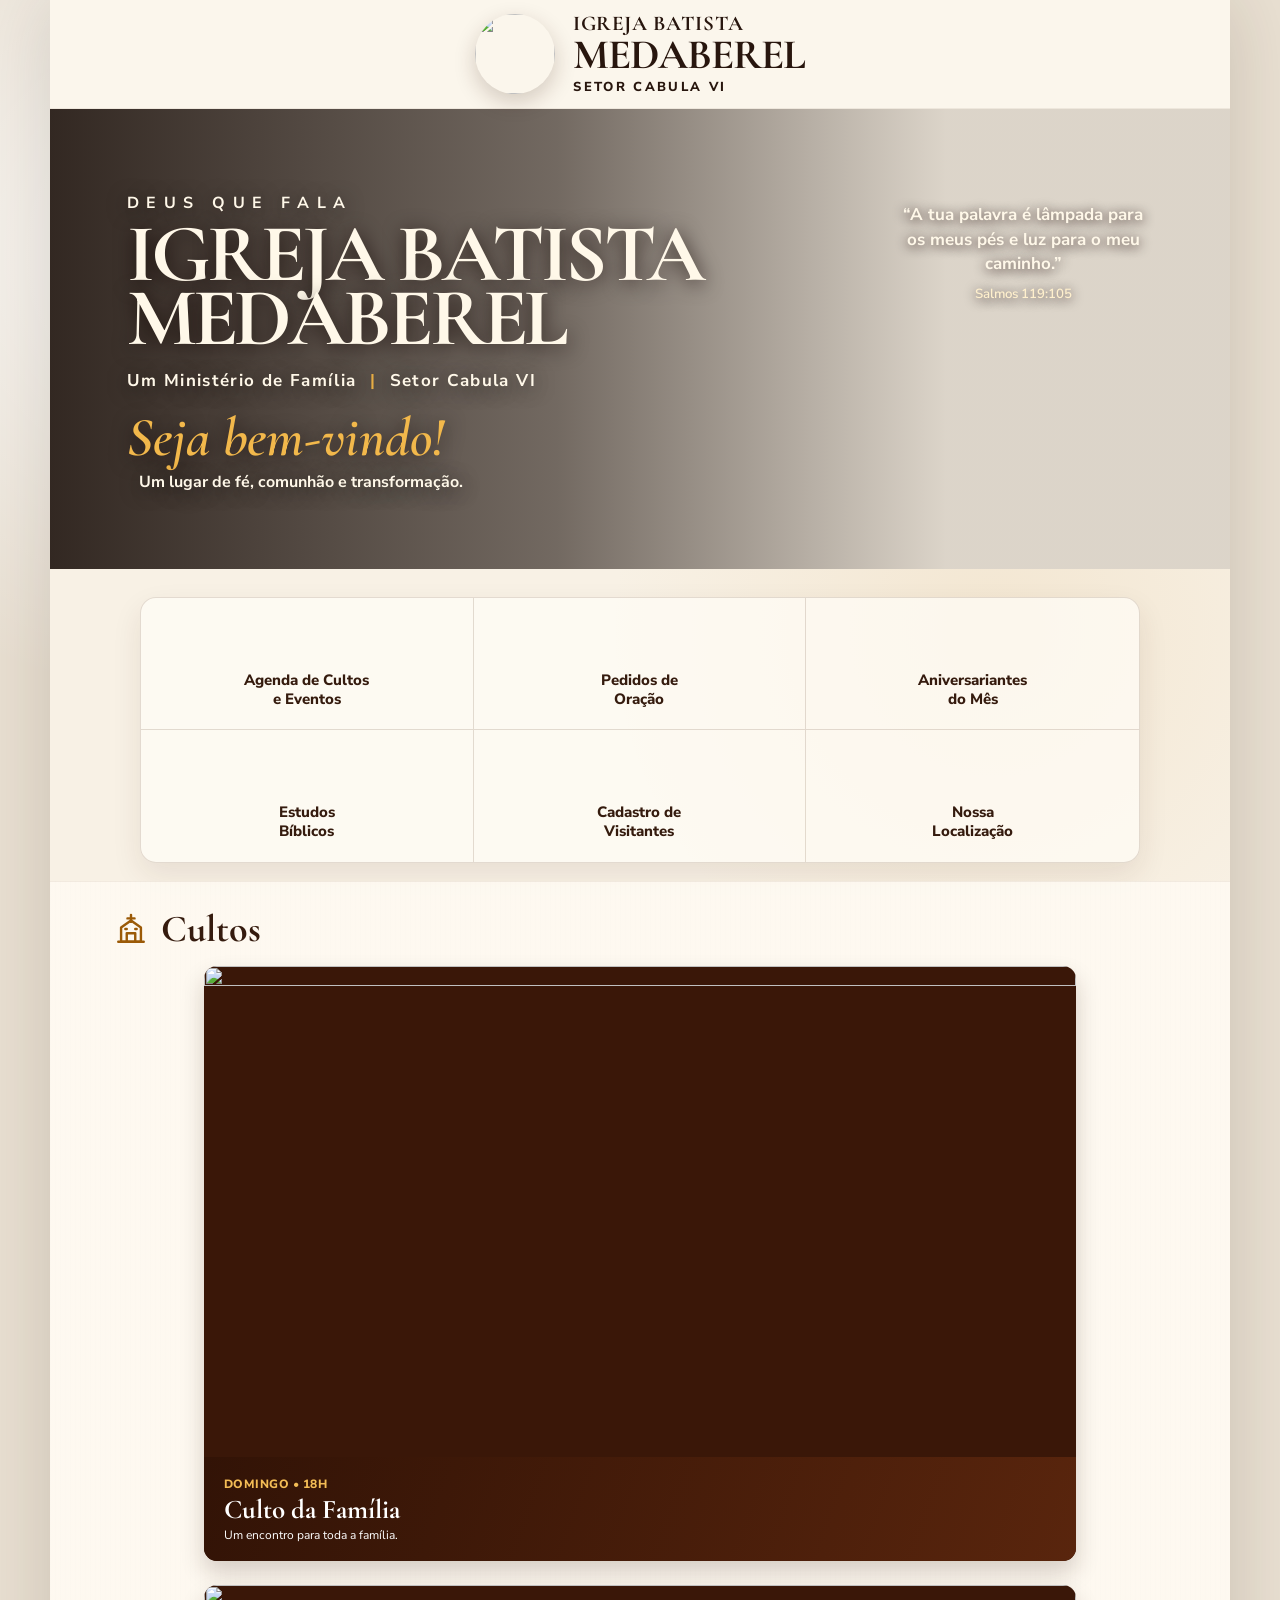
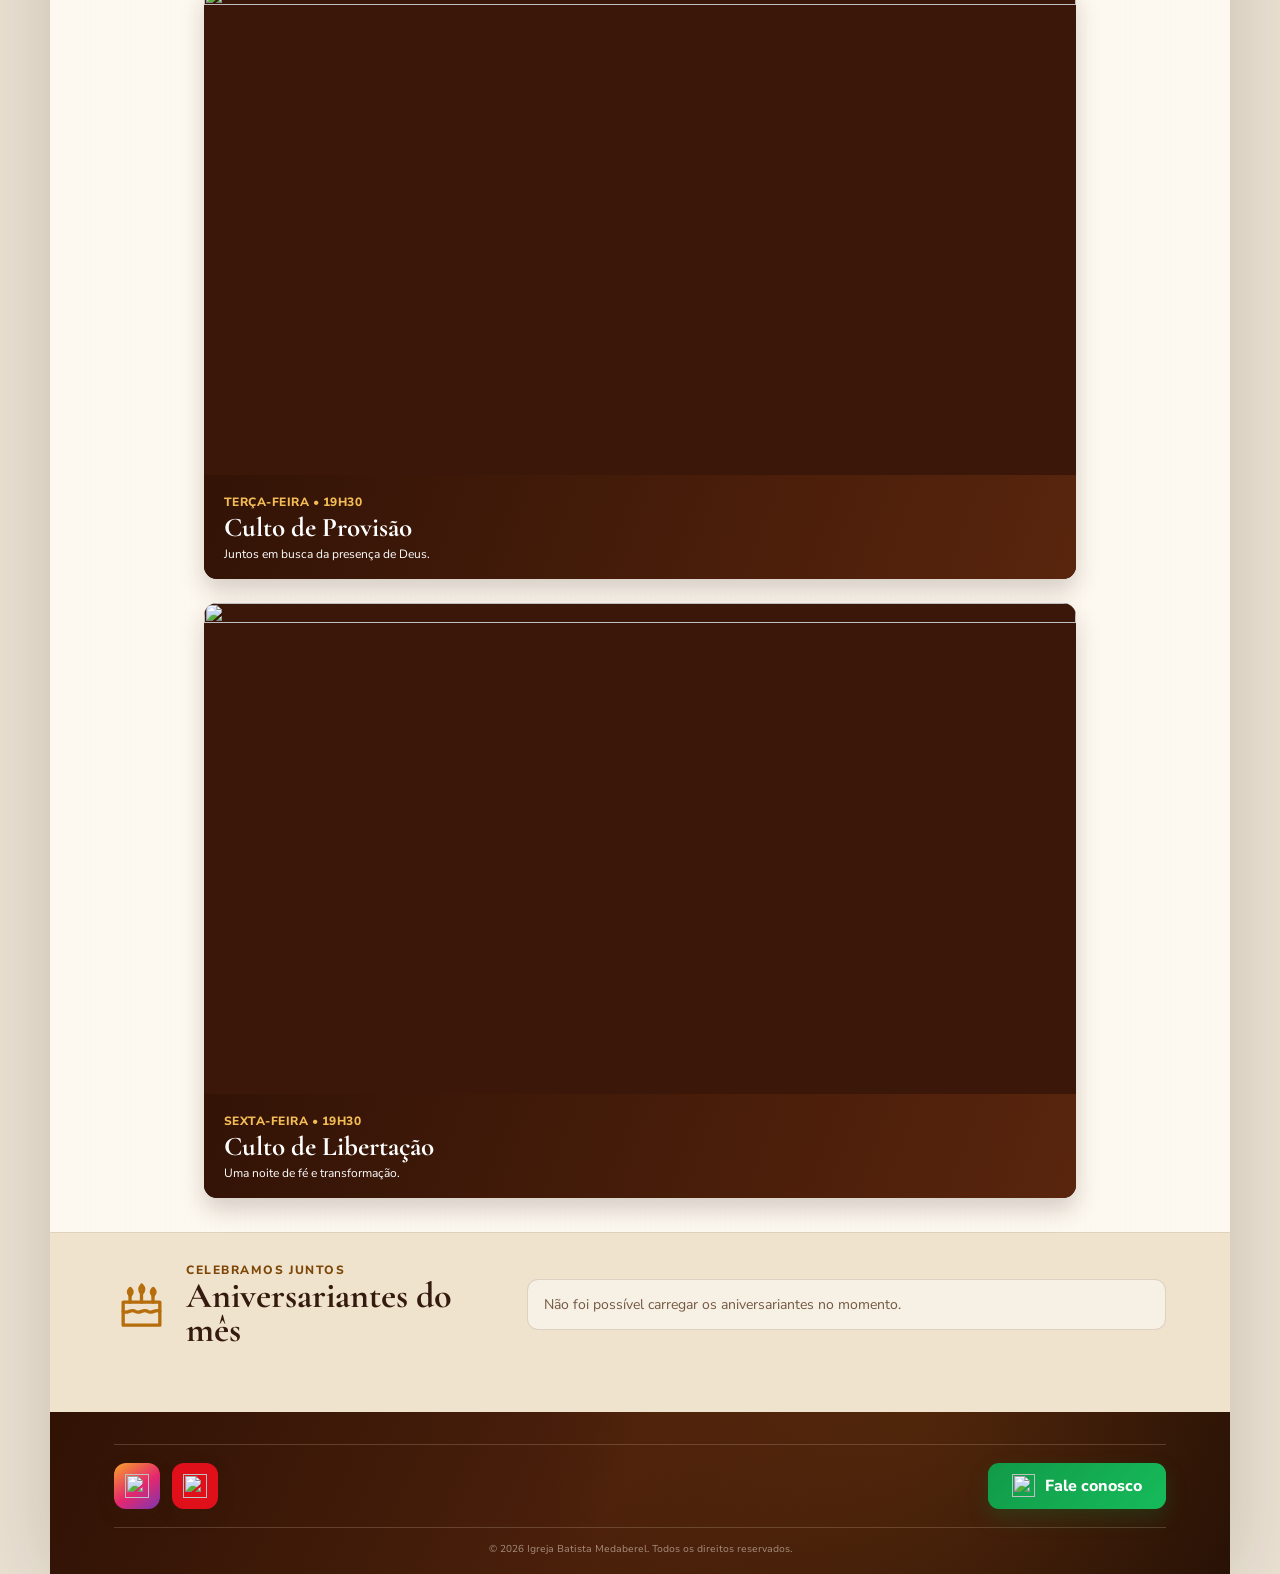
==== commit 45071db1: "Add Firebase configuration and documentation for event and birthday management - Created 'configurar" ====
--- a/index.html
+++ b/index.html
@@ -12,22 +12,22 @@
     <meta property="og:title" content="Igreja Batista Medaberel - Setor Cabula VI">
     <meta property="og:description" content="Um Ministério de Família">
     <meta property="og:url" content="https://ibmcabulavi.com.br/">
-    <meta property="og:image" content="https://ibmcabulavi.com.br/assets/logo-medaberel.png">
-    <meta property="og:image:secure_url" content="https://ibmcabulavi.com.br/assets/logo-medaberel.png">
-    <meta property="og:image:type" content="image/png">
+    <meta property="og:image" content="https://ibmcabulavi.com.br/assets/images/branding/logo-medaberel.jpg">
+    <meta property="og:image:secure_url" content="https://ibmcabulavi.com.br/assets/images/branding/logo-medaberel.jpg">
+    <meta property="og:image:type" content="image/jpeg">
     <meta property="og:image:width" content="640">
     <meta property="og:image:height" content="640">
     <meta property="og:image:alt" content="Logo da Igreja Batista Medaberel">
     <meta name="twitter:card" content="summary">
     <meta name="twitter:title" content="Igreja Batista Medaberel - Setor Cabula VI">
     <meta name="twitter:description" content="Um Ministério de Família">
-    <meta name="twitter:image" content="https://ibmcabulavi.com.br/assets/logo-medaberel.png">
+    <meta name="twitter:image" content="https://ibmcabulavi.com.br/assets/images/branding/logo-medaberel.jpg">
     <link rel="preconnect" href="https://fonts.googleapis.com">
     <link rel="preconnect" href="https://fonts.gstatic.com" crossorigin>
     <link href="https://fonts.googleapis.com/css2?family=Cormorant+Garamond:ital,wght@0,600;0,700;1,600&family=Nunito+Sans:wght@400;600;700;800&display=swap" rel="stylesheet">
-    <link rel="icon" href="assets/logo-medaberel.png" type="image/png">
-    <link rel="stylesheet" href="nova-versao/styles.css">
-    <script type="module" src="nova-versao/app.js"></script>
+    <link rel="icon" href="assets/images/branding/logo-medaberel.jpg" type="image/jpeg">
+    <link rel="stylesheet" href="css/home.css">
+    <script type="module" src="js/home.js"></script>
   </head>
   <body>
     <a class="skip-link" href="#conteudo">Ir para o conteúdo</a>
@@ -35,7 +35,7 @@
     <div class="site-shell" id="inicio">
       <header class="topbar">
         <a class="brand" href="#inicio">
-          <img class="brand-logo" src="assets/logo-medaberel.png" alt="" width="76" height="76">
+          <img class="brand-logo" src="assets/images/branding/logo-medaberel.jpg" alt="" width="76" height="76">
           <span class="brand-copy">
             <span class="brand-overline">Igreja Batista</span>
             <strong>Medaberel</strong>
@@ -80,14 +80,6 @@
           </svg>
         </section>
 
-        <section class="contact-strip" aria-label="Redes sociais e contato">
-          <div class="social-links">
-            <a class="social-button instagram" href="https://www.instagram.com/ibmcabula6" target="_blank" rel="noopener noreferrer" aria-label="Instagram"><img src="https://cdn.simpleicons.org/instagram/ffffff" alt="" width="24" height="24"></a>
-            <a class="social-button youtube" href="https://www.youtube.com/channel/UCaWXuM6rLt0Mazsymy3VDBw" target="_blank" rel="noopener noreferrer" aria-label="YouTube"><img src="https://cdn.simpleicons.org/youtube/ffffff" alt="" width="24" height="24"></a>
-          </div>
-          <a class="contact-button" href="https://wa.me/557188227813" target="_blank" rel="noopener noreferrer"><img src="https://cdn.simpleicons.org/whatsapp/ffffff" alt="" width="23" height="23">Fale conosco</a>
-        </section>
-
         <section class="quick-section" id="acessos" aria-labelledby="quickTitle">
           <h2 class="sr-only" id="quickTitle">Acessos rápidos</h2>
           <div class="quick-grid">
@@ -96,14 +88,8 @@
             <a class="quick-link" href="#aniversariantes"><span class="quick-icon icon-cake" aria-hidden="true"></span><span>Aniversariantes<br>do Mês</span></a>
             <a class="quick-link" href="https://drive.google.com/file/d/1AMDHdYdTMmtsYn66ORXh_EakQVyPFWrR/view?usp=sharing" target="_blank" rel="noopener noreferrer" data-dynamic-link="ebd"><span class="quick-icon icon-book" aria-hidden="true"></span><span>Estudos<br>Bíblicos</span></a>
             <a class="quick-link" href="https://form.jotform.com/261173723259055" target="_blank" rel="noopener noreferrer"><span class="quick-icon icon-users" aria-hidden="true"></span><span>Cadastro de<br>Visitantes</span></a>
-            <a class="quick-link" href="https://www.youtube.com/channel/UCaWXuM6rLt0Mazsymy3VDBw" target="_blank" rel="noopener noreferrer"><span class="quick-icon icon-broadcast" aria-hidden="true"></span><span>Culto ao<br>Vivo</span></a>
+            <a class="quick-link" href="https://www.google.com/maps/search/?api=1&amp;query=Igreja+Batista+Medaberel+Salvador+BA" target="_blank" rel="noopener noreferrer"><span class="quick-icon icon-location" aria-hidden="true"></span><span>Nossa<br>Localização</span></a>
           </div>
-
-          <a class="ministries-banner" href="https://www.google.com/maps/search/?api=1&amp;query=Igreja+Batista+Medaberel+Salvador+BA" target="_blank" rel="noopener noreferrer">
-            <svg aria-hidden="true"><use href="#icon-users"></use></svg>
-            <span><small>Conheça nossos</small><strong>Ministérios</strong><em>Veja onde você pode servir e fazer parte!</em></span>
-            <svg class="banner-arrow" aria-hidden="true"><use href="#icon-arrow"></use></svg>
-          </a>
 
         </section>
 
@@ -112,9 +98,9 @@
             <div class="section-title-wrap"><svg aria-hidden="true"><use href="#icon-church"></use></svg><h2 id="eventsTitle">Cultos</h2></div>
           </div>
           <div class="events-list" id="eventsList">
-            <article class="event-card"><img src="novas-imgs/WhatsApp Image 2026-11-21 at 15.49.14 (1).jpeg" alt="" width="1600" height="900"><div class="event-copy"><small>Domingo • 18h</small><h3>Culto da Família</h3><p>Um encontro para toda a família.</p></div></article>
-            <article class="event-card"><img src="novas-imgs/WhatsApp Image 2026-11-21 at 15.49.15.jpeg" alt="" width="1600" height="900" loading="lazy"><div class="event-copy"><small>Terça-feira • 19h30</small><h3>Culto de Provisão</h3><p>Juntos em busca da presença de Deus.</p></div></article>
-            <article class="event-card"><img src="novas-imgs/WhatsApp Image 2026-11-21 at 15.49.14.jpeg" alt="" width="1600" height="900" loading="lazy"><div class="event-copy"><small>Sexta-feira • 19h30</small><h3>Culto de Libertação</h3><p>Uma noite de fé e transformação.</p></div></article>
+            <article class="event-card"><img src="assets/images/cultos/culto-familia.jpg" alt="" width="1600" height="900"><div class="event-copy"><small>Domingo • 18h</small><h3>Culto da Família</h3><p>Um encontro para toda a família.</p></div></article>
+            <article class="event-card"><img src="assets/images/cultos/culto-provisao.jpg" alt="" width="1600" height="900" loading="lazy"><div class="event-copy"><small>Terça-feira • 19h30</small><h3>Culto de Provisão</h3><p>Juntos em busca da presença de Deus.</p></div></article>
+            <article class="event-card"><img src="assets/images/cultos/culto-libertacao.jpg" alt="" width="1600" height="900" loading="lazy"><div class="event-copy"><small>Sexta-feira • 19h30</small><h3>Culto de Libertação</h3><p>Uma noite de fé e transformação.</p></div></article>
           </div>
           <p class="sr-only" id="eventsStatus" aria-live="polite">Programação semanal exibida.</p>
         </section>
@@ -127,11 +113,12 @@
       </main>
 
       <footer class="site-footer" id="localizacao">
-        <div class="footer-grid">
-          <section class="footer-column" aria-labelledby="locationTitle">
-            <div class="footer-title"><svg aria-hidden="true"><use href="#icon-pin"></use></svg><h2 id="locationTitle">Nossa Localização</h2></div>
-            <p><strong>Igreja Batista Medaberel</strong><br>Setor Cabula VI<br>Salvador - BA</p>
-          </section>
+        <div class="footer-actions" role="group" aria-label="Redes sociais e contato">
+          <div class="social-links">
+            <a class="social-button instagram" href="https://www.instagram.com/ibmcabula6" target="_blank" rel="noopener noreferrer" aria-label="Instagram"><img src="https://cdn.simpleicons.org/instagram/ffffff" alt="" width="24" height="24"></a>
+            <a class="social-button youtube" href="https://www.youtube.com/channel/UCaWXuM6rLt0Mazsymy3VDBw" target="_blank" rel="noopener noreferrer" aria-label="YouTube"><img src="https://cdn.simpleicons.org/youtube/ffffff" alt="" width="24" height="24"></a>
+          </div>
+          <a class="contact-button" href="https://wa.me/557188227813" target="_blank" rel="noopener noreferrer"><img src="https://cdn.simpleicons.org/whatsapp/ffffff" alt="" width="23" height="23">Fale conosco</a>
         </div>
         <p class="copyright">© <span id="currentYear">2026</span> Igreja Batista Medaberel. Todos os direitos reservados.</p>
       </footer>
--- a/css/home.css
+++ b/css/home.css
@@ -0,0 +1,1466 @@
+:root {
+  --paper: #f8f1e5;
+  --paper-deep: #eee1ce;
+  --ink: #351b0e;
+  --muted: #725842;
+  --brown: #3a1708;
+  --brown-soft: #5b2a11;
+  --gold: #b66d0b;
+  --gold-light: #e7ad45;
+  --line: rgba(91, 53, 25, 0.16);
+  --shadow: 0 20px 55px rgba(54, 30, 15, 0.16);
+  --serif: "Cormorant Garamond", Georgia, serif;
+  --sans: "Nunito Sans", Arial, sans-serif;
+}
+
+*,
+*::before,
+*::after {
+  box-sizing: border-box;
+}
+
+html {
+  scroll-behavior: smooth;
+}
+
+body {
+  margin: 0;
+  min-width: 320px;
+  min-height: 100vh;
+  color: var(--ink);
+  background:
+    radial-gradient(circle at 15% 8%, rgba(255, 255, 255, 0.9), transparent 28rem),
+    #e9e0d2;
+  font-family: var(--sans);
+  line-height: 1.5;
+}
+
+body.menu-open {
+  overflow: hidden;
+}
+
+button,
+a {
+  -webkit-tap-highlight-color: transparent;
+}
+
+a {
+  color: inherit;
+}
+
+button {
+  font: inherit;
+}
+
+svg {
+  display: block;
+}
+
+.skip-link {
+  position: fixed;
+  top: 10px;
+  left: 10px;
+  z-index: 100;
+  padding: 10px 14px;
+  color: #fff;
+  background: var(--brown);
+  border-radius: 8px;
+  transform: translateY(-150%);
+}
+
+.skip-link:focus {
+  transform: translateY(0);
+}
+
+.sr-only {
+  position: absolute;
+  width: 1px;
+  height: 1px;
+  padding: 0;
+  margin: -1px;
+  overflow: hidden;
+  clip: rect(0, 0, 0, 0);
+  white-space: nowrap;
+  border: 0;
+}
+
+.site-shell {
+  position: relative;
+  width: min(100%, 1180px);
+  min-height: 100vh;
+  margin: 0 auto;
+  overflow: hidden;
+  background: var(--paper);
+  box-shadow: 0 0 70px rgba(48, 28, 15, 0.17);
+}
+
+.topbar {
+  position: relative;
+  z-index: 30;
+  min-height: 108px;
+  padding: 14px clamp(22px, 5vw, 64px);
+  display: flex;
+  align-items: center;
+  justify-content: center;
+  gap: 24px;
+  background: rgba(251, 246, 237, 0.98);
+  border-bottom: 1px solid rgba(96, 58, 28, 0.08);
+}
+
+.brand {
+  display: inline-flex;
+  align-items: center;
+  gap: 18px;
+  min-width: 0;
+  text-decoration: none;
+}
+
+.brand-logo {
+  width: 80px;
+  height: 80px;
+  flex: 0 0 auto;
+  object-fit: cover;
+  border-radius: 50%;
+  box-shadow: 0 8px 22px rgba(56, 27, 10, 0.2);
+}
+
+.brand-copy {
+  display: grid;
+  color: #28160e;
+  text-transform: uppercase;
+  line-height: 0.92;
+}
+
+.brand-overline {
+  margin-bottom: 3px;
+  font-family: var(--serif);
+  font-size: 21px;
+  font-weight: 700;
+  letter-spacing: 0.025em;
+}
+
+.brand-copy strong {
+  font-family: var(--serif);
+  font-size: clamp(32px, 4vw, 42px);
+  letter-spacing: -0.025em;
+}
+
+.brand-location {
+  margin-top: 7px;
+  font-size: 13px;
+  font-weight: 800;
+  letter-spacing: 0.18em;
+}
+
+.menu-toggle {
+  width: 54px;
+  height: 54px;
+  padding: 11px 8px;
+  display: grid;
+  align-content: center;
+  gap: 6px;
+  flex: 0 0 auto;
+  color: var(--gold);
+  background: transparent;
+  border: 0;
+  border-radius: 12px;
+  cursor: pointer;
+}
+
+.menu-toggle:hover {
+  background: rgba(182, 109, 11, 0.08);
+}
+
+.menu-toggle span {
+  width: 36px;
+  height: 4px;
+  margin: 0 auto;
+  background: currentColor;
+  border-radius: 999px;
+}
+
+.menu-backdrop {
+  position: fixed;
+  inset: 0;
+  z-index: 39;
+  visibility: hidden;
+  opacity: 0;
+  background: rgba(34, 16, 7, 0.58);
+  backdrop-filter: blur(3px);
+  transition: opacity 220ms ease, visibility 220ms ease;
+}
+
+.site-menu {
+  position: fixed;
+  top: 0;
+  right: 0;
+  z-index: 40;
+  width: min(86vw, 390px);
+  height: 100dvh;
+  padding: 24px;
+  display: flex;
+  flex-direction: column;
+  gap: 4px;
+  color: var(--ink);
+  background: #fbf5ea;
+  box-shadow: -20px 0 50px rgba(38, 18, 7, 0.24);
+  transform: translateX(105%);
+  visibility: hidden;
+  transition: transform 260ms ease, visibility 260ms ease;
+}
+
+body.menu-open .menu-backdrop {
+  visibility: visible;
+  opacity: 1;
+}
+
+body.menu-open .site-menu {
+  visibility: visible;
+  transform: translateX(0);
+}
+
+.menu-heading {
+  margin-bottom: 20px;
+  padding-bottom: 17px;
+  display: flex;
+  align-items: center;
+  justify-content: space-between;
+  color: var(--brown);
+  border-bottom: 1px solid var(--line);
+  font-family: var(--serif);
+  font-size: 30px;
+  font-weight: 700;
+}
+
+.menu-close {
+  width: 44px;
+  height: 44px;
+  display: grid;
+  place-items: center;
+  color: var(--brown);
+  background: rgba(91, 42, 17, 0.07);
+  border: 0;
+  border-radius: 50%;
+  cursor: pointer;
+  font-size: 34px;
+  line-height: 1;
+}
+
+.site-menu > a {
+  padding: 13px 12px;
+  text-decoration: none;
+  border-radius: 9px;
+  font-weight: 700;
+}
+
+.site-menu > a:hover {
+  color: var(--gold);
+  background: rgba(182, 109, 11, 0.08);
+}
+
+.hero {
+  position: relative;
+  min-height: 460px;
+  padding: clamp(54px, 7vw, 82px) clamp(26px, 6vw, 78px) 46px;
+  display: grid;
+  grid-template-columns: minmax(0, 1.35fr) minmax(180px, 0.65fr);
+  align-items: start;
+  overflow: hidden;
+  isolation: isolate;
+  color: #fff8e9;
+  background: url("../assets/images/hero/biblia-por-do-sol.jpg") center / cover no-repeat;
+}
+
+.hero::before {
+  content: "";
+  position: absolute;
+  inset: 0;
+  z-index: 0;
+  background: linear-gradient(90deg, rgba(18, 7, 2, 0.86) 0%, rgba(18, 7, 2, 0.58) 43%, rgba(18, 7, 2, 0.12) 76%);
+}
+
+.hero::after,
+.hero-rays,
+.hero-book {
+  display: none;
+}
+
+.hero-copy {
+  position: relative;
+  z-index: 3;
+  max-width: 620px;
+  text-shadow: 0 3px 20px rgba(17, 5, 0, 0.78);
+}
+
+.hero-kicker {
+  margin: 0 0 8px;
+  font-size: clamp(12px, 1.6vw, 16px);
+  font-weight: 700;
+  letter-spacing: 0.47em;
+  text-transform: uppercase;
+}
+
+.hero h1 {
+  margin: 0;
+  max-width: 650px;
+  font-family: var(--serif);
+  font-size: clamp(48px, 7.4vw, 82px);
+  font-weight: 700;
+  letter-spacing: -0.045em;
+  line-height: 0.78;
+  text-transform: uppercase;
+}
+
+.hero-subtitle {
+  margin: 17px 0 0;
+  font-size: clamp(12px, 1.8vw, 17px);
+  font-weight: 700;
+  letter-spacing: 0.08em;
+}
+
+.hero-subtitle span {
+  padding: 0 7px;
+  color: var(--gold-light);
+}
+
+.hero-welcome {
+  margin: 17px 0 0;
+  color: #f2b84b;
+  font-family: var(--serif);
+  font-size: clamp(33px, 5vw, 55px);
+  font-style: italic;
+  font-weight: 600;
+  line-height: 1;
+}
+
+.hero-invitation {
+  max-width: 390px;
+  margin: 5px 0 0 12px;
+  font-size: clamp(12px, 1.7vw, 16px);
+  font-weight: 700;
+}
+
+.hero-verse {
+  position: relative;
+  z-index: 3;
+  max-width: 260px;
+  margin: 12px 0 0 auto;
+  font-size: clamp(13px, 1.8vw, 17px);
+  font-weight: 700;
+  line-height: 1.45;
+  text-align: center;
+  text-shadow: 0 2px 12px rgba(28, 8, 1, 0.9);
+}
+
+.hero-verse cite {
+  display: block;
+  margin-top: 8px;
+  color: #fff0cd;
+  font-size: 0.78em;
+  font-style: normal;
+  font-weight: 600;
+}
+
+.contact-strip {
+  position: relative;
+  z-index: 4;
+  min-height: 88px;
+  padding: 14px clamp(22px, 5vw, 64px);
+  display: flex;
+  align-items: center;
+  justify-content: center;
+  gap: clamp(28px, 7vw, 84px);
+  background: #fffaf1;
+  box-shadow: 0 -8px 24px rgba(41, 17, 4, 0.13);
+}
+
+.social-links,
+.footer-socials {
+  display: flex;
+  align-items: center;
+  gap: 12px;
+}
+
+.social-button,
+.footer-socials a {
+  display: grid;
+  place-items: center;
+  color: #fff;
+  text-decoration: none;
+  box-shadow: 0 7px 17px rgba(50, 26, 12, 0.18);
+}
+
+.social-button {
+  width: 46px;
+  height: 46px;
+  border-radius: 12px;
+}
+
+.social-button svg,
+.footer-socials svg,
+.social-button img,
+.footer-socials img {
+  width: 24px;
+  height: 24px;
+  display: block;
+}
+
+.social-button svg,
+.footer-socials svg {
+  fill: none;
+  stroke: currentColor;
+  stroke-width: 1.8;
+  stroke-linecap: round;
+  stroke-linejoin: round;
+}
+
+.social-button svg .icon-fill,
+.footer-socials svg .icon-fill {
+  fill: currentColor;
+  stroke: none;
+}
+
+.instagram {
+  background: linear-gradient(145deg, #f8a329, #e6276d 54%, #7d37b2);
+}
+
+.youtube {
+  background: #df101a;
+}
+
+.whatsapp {
+  background: #16b85a;
+}
+
+.contact-button {
+  min-height: 46px;
+  padding: 10px 24px;
+  display: inline-flex;
+  align-items: center;
+  gap: 10px;
+  color: #fff;
+  text-decoration: none;
+  background: linear-gradient(135deg, #119a49, #16bb5a);
+  border-radius: 11px;
+  box-shadow: 0 9px 20px rgba(11, 123, 55, 0.25);
+  font-weight: 800;
+}
+
+.contact-button svg,
+.contact-button img {
+  width: 23px;
+  height: 23px;
+  display: block;
+}
+
+.contact-button svg {
+  fill: none;
+  stroke: currentColor;
+  stroke-linecap: round;
+  stroke-linejoin: round;
+  stroke-width: 1.8;
+}
+
+.quick-section {
+  padding: 28px clamp(22px, 5vw, 64px) 18px;
+  background:
+    radial-gradient(circle at 80% 20%, rgba(215, 170, 99, 0.15), transparent 24rem),
+    var(--paper);
+}
+
+.quick-grid {
+  max-width: 1000px;
+  margin: 0 auto;
+  display: grid;
+  grid-template-columns: repeat(3, minmax(0, 1fr));
+  overflow: hidden;
+  background: rgba(255, 252, 246, 0.75);
+  border: 1px solid var(--line);
+  border-radius: 16px;
+  box-shadow: 0 12px 30px rgba(62, 34, 17, 0.09);
+}
+
+.quick-link {
+  min-height: 132px;
+  padding: 19px 12px;
+  display: flex;
+  flex-direction: column;
+  align-items: center;
+  justify-content: center;
+  gap: 9px;
+  text-align: center;
+  text-decoration: none;
+  border-right: 1px solid var(--line);
+  border-bottom: 1px solid var(--line);
+  transition: color 180ms ease, background-color 180ms ease, transform 180ms ease;
+}
+
+.quick-link:nth-child(3n) {
+  border-right: 0;
+}
+
+.quick-link:nth-last-child(-n + 3) {
+  border-bottom: 0;
+}
+
+.quick-link:hover {
+  color: #7e4705;
+  background: rgba(230, 180, 97, 0.12);
+}
+
+.quick-link svg {
+  width: 43px;
+  height: 43px;
+  color: #a26208;
+  fill: none;
+  stroke: currentColor;
+  stroke-linecap: round;
+  stroke-linejoin: round;
+  stroke-width: 1.75;
+}
+
+.quick-icon {
+  width: 43px;
+  height: 43px;
+  display: block;
+  flex: 0 0 auto;
+  background: #a26208;
+  -webkit-mask: var(--quick-icon) center / contain no-repeat;
+  mask: var(--quick-icon) center / contain no-repeat;
+}
+
+.quick-icon.icon-calendar {
+  --quick-icon: url("https://cdn.jsdelivr.net/npm/@fortawesome/fontawesome-free@6.5.2/svgs/solid/calendar-days.svg");
+}
+
+.quick-icon.icon-prayer {
+  --quick-icon: url("https://cdn.jsdelivr.net/npm/@fortawesome/fontawesome-free@6.5.2/svgs/solid/hand-holding-heart.svg");
+}
+
+.quick-icon.icon-cake {
+  --quick-icon: url("https://cdn.jsdelivr.net/npm/@fortawesome/fontawesome-free@6.5.2/svgs/solid/cake-candles.svg");
+}
+
+.quick-icon.icon-book {
+  --quick-icon: url("https://cdn.jsdelivr.net/npm/@fortawesome/fontawesome-free@6.5.2/svgs/solid/book-open.svg");
+}
+
+.quick-icon.icon-users {
+  --quick-icon: url("https://cdn.jsdelivr.net/npm/@fortawesome/fontawesome-free@6.5.2/svgs/solid/people-group.svg");
+}
+
+.quick-icon.icon-broadcast {
+  --quick-icon: url("https://cdn.jsdelivr.net/npm/@fortawesome/fontawesome-free@6.5.2/svgs/solid/tower-broadcast.svg");
+}
+
+.quick-icon.icon-location {
+  --quick-icon: url("https://cdn.jsdelivr.net/npm/@fortawesome/fontawesome-free@6.5.2/svgs/solid/location-dot.svg");
+}
+
+.quick-link span {
+  font-size: 15px;
+  font-weight: 800;
+  line-height: 1.25;
+}
+
+.ministries-banner {
+  max-width: 1000px;
+  min-height: 112px;
+  margin: 17px auto 0;
+  padding: 18px 30px;
+  display: grid;
+  grid-template-columns: auto 1fr auto;
+  align-items: center;
+  gap: 24px;
+  overflow: hidden;
+  color: #fff7e9;
+  text-decoration: none;
+  background:
+    radial-gradient(circle at 22% 10%, rgba(230, 165, 70, 0.18), transparent 12rem),
+    linear-gradient(110deg, #321306, #55230b 75%, #2c1106);
+  border-radius: 15px;
+  box-shadow: 0 14px 28px rgba(46, 20, 7, 0.18);
+}
+
+.ministries-banner > svg:first-child {
+  width: 62px;
+  height: 62px;
+  color: #e8ae4d;
+  fill: none;
+  stroke: currentColor;
+  stroke-linecap: round;
+  stroke-linejoin: round;
+  stroke-width: 1.45;
+}
+
+.ministries-banner span {
+  display: grid;
+}
+
+.ministries-banner small {
+  font-size: 14px;
+  line-height: 1;
+}
+
+.ministries-banner strong {
+  font-family: var(--serif);
+  font-size: 31px;
+  line-height: 1;
+}
+
+.ministries-banner em {
+  margin-top: 5px;
+  font-size: 13px;
+  font-style: normal;
+}
+
+.ministries-banner .banner-arrow {
+  width: 34px;
+  height: 34px;
+  fill: none;
+  stroke: currentColor;
+  stroke-linecap: round;
+  stroke-linejoin: round;
+  stroke-width: 1.8;
+  transition: transform 180ms ease;
+}
+
+.ministries-banner:hover .banner-arrow {
+  transform: translateX(5px);
+}
+
+.events-section {
+  padding: 28px 0 26px;
+  background:
+    linear-gradient(rgba(255, 251, 243, 0.82), rgba(255, 251, 243, 0.82)),
+    repeating-linear-gradient(90deg, rgba(91, 42, 17, 0.04) 0 1px, transparent 1px 5px);
+  border-top: 1px solid rgba(99, 59, 28, 0.08);
+}
+
+.section-heading {
+  padding: 0 clamp(22px, 5vw, 64px) 18px;
+  display: flex;
+  align-items: center;
+  justify-content: space-between;
+  gap: 20px;
+}
+
+.section-title-wrap {
+  display: flex;
+  align-items: center;
+  gap: 13px;
+}
+
+.section-title-wrap svg {
+  width: 34px;
+  height: 34px;
+  color: #9b5a07;
+  fill: none;
+  stroke: currentColor;
+  stroke-linecap: round;
+  stroke-linejoin: round;
+  stroke-width: 1.7;
+}
+
+.section-heading h2 {
+  margin: 0;
+  font-family: var(--serif);
+  font-size: clamp(28px, 4vw, 38px);
+  line-height: 1;
+}
+
+.section-heading > a {
+  display: inline-flex;
+  align-items: center;
+  gap: 9px;
+  color: #6e431f;
+  text-decoration: none;
+  font-size: 14px;
+  font-weight: 700;
+}
+
+.section-heading > a span {
+  color: var(--gold);
+  font-size: 22px;
+}
+
+.events-list {
+  width: 100%;
+  max-width: 1000px;
+  margin: 0 auto;
+  padding: 0 clamp(22px, 5vw, 64px) 8px;
+  display: grid;
+  gap: 24px;
+}
+
+.event-card {
+  position: relative;
+  display: block;
+  overflow: hidden;
+  color: #fff;
+  text-decoration: none;
+  background: #3a1708;
+  border-radius: 13px;
+  box-shadow: 0 12px 23px rgba(43, 20, 8, 0.19);
+}
+
+.event-card img {
+  display: block;
+  width: 100%;
+  height: auto;
+  aspect-ratio: 16 / 9;
+  object-fit: cover;
+  transition: transform 350ms ease;
+}
+
+.event-card:hover img {
+  transform: scale(1.035);
+}
+
+.event-copy {
+  padding: 14px 20px 17px;
+  background: linear-gradient(110deg, #321306, #59250d);
+}
+
+.event-copy small {
+  color: #f3bc55;
+  font-size: 12px;
+  font-weight: 800;
+  letter-spacing: 0.04em;
+  text-transform: uppercase;
+}
+
+.event-copy h3 {
+  margin: 2px 0 2px;
+  font-family: var(--serif);
+  font-size: 27px;
+  line-height: 0.95;
+}
+
+.event-copy p {
+  margin: 6px 0 0;
+  font-size: 12px;
+  line-height: 1.3;
+}
+
+.birthdays-section {
+  margin: 0;
+  padding: 28px clamp(22px, 5vw, 64px) 34px;
+  display: grid;
+  grid-template-columns: minmax(220px, 0.75fr) minmax(0, 1.25fr);
+  align-items: center;
+  gap: 30px;
+  background: #f0e3ce;
+  border-top: 1px solid rgba(91, 42, 17, 0.1);
+}
+
+.birthday-intro {
+  display: flex;
+  align-items: center;
+  gap: 17px;
+}
+
+.birthday-intro > svg {
+  width: 55px;
+  height: 55px;
+  flex: 0 0 auto;
+  color: var(--gold);
+  fill: none;
+  stroke: currentColor;
+  stroke-linecap: round;
+  stroke-linejoin: round;
+  stroke-width: 1.45;
+}
+
+.birthday-intro p,
+.birthday-intro h2 {
+  margin: 0;
+}
+
+.birthday-intro p {
+  color: #7d4707;
+  font-size: 12px;
+  font-weight: 800;
+  letter-spacing: 0.13em;
+  text-transform: uppercase;
+}
+
+.birthday-intro h2 {
+  font-family: var(--serif);
+  font-size: clamp(27px, 4vw, 36px);
+  line-height: 0.95;
+}
+
+.birthdays-message {
+  margin: 0;
+  padding: 14px 16px;
+  color: var(--muted);
+  background: rgba(255, 255, 255, 0.45);
+  border: 1px solid var(--line);
+  border-radius: 11px;
+  font-size: 14px;
+}
+
+.birthday-list {
+  margin: 0;
+  padding: 0;
+  display: flex;
+  flex-wrap: wrap;
+  gap: 9px;
+  list-style: none;
+}
+
+.birthday-list li {
+  padding: 9px 12px;
+  color: #4e2a14;
+  background: rgba(255, 255, 255, 0.64);
+  border: 1px solid var(--line);
+  border-radius: 10px;
+  font-size: 13px;
+  font-weight: 700;
+}
+
+.birthday-list time {
+  margin-right: 5px;
+  color: #a55f07;
+  font-weight: 800;
+}
+
+.site-footer {
+  padding: 32px clamp(22px, 5vw, 64px) 17px;
+  color: #fff6e7;
+  background:
+    radial-gradient(circle at 74% 4%, rgba(186, 102, 22, 0.17), transparent 24rem),
+    linear-gradient(115deg, #301205, #4b200b 48%, #251005);
+}
+
+.footer-actions {
+  margin-top: 0;
+  padding: 18px 0;
+  display: flex;
+  align-items: center;
+  justify-content: space-between;
+  gap: 24px;
+  color: #fff6e7;
+  background: transparent;
+  border-top: 1px solid rgba(255, 239, 210, 0.18);
+  border-bottom: 1px solid rgba(255, 239, 210, 0.18);
+}
+
+.footer-grid {
+  display: grid;
+  grid-template-columns: 1fr;
+  gap: 0;
+}
+
+.footer-column {
+  min-width: 0;
+  padding: 0 clamp(18px, 3vw, 35px);
+  border-right: 1px solid rgba(255, 239, 210, 0.16);
+}
+
+.footer-column:first-child {
+  padding-left: 0;
+}
+
+.footer-column:last-child {
+  padding-right: 0;
+  border-right: 0;
+}
+
+.footer-title {
+  display: flex;
+  align-items: center;
+  gap: 10px;
+  color: #f4b94e;
+}
+
+.footer-title svg {
+  width: 27px;
+  height: 27px;
+  flex: 0 0 auto;
+  fill: none;
+  stroke: currentColor;
+  stroke-linecap: round;
+  stroke-linejoin: round;
+  stroke-width: 1.7;
+}
+
+.footer-title h2 {
+  margin: 0;
+  color: #fff8ec;
+  font-size: 15px;
+}
+
+.footer-column p {
+  margin: 10px 0;
+  color: rgba(255, 247, 231, 0.86);
+  font-size: 12px;
+}
+
+.footer-column a {
+  text-decoration-color: rgba(255, 244, 223, 0.35);
+  text-underline-offset: 3px;
+}
+
+.footer-column > p a {
+  min-height: 24px;
+  display: inline-flex;
+  align-items: center;
+}
+
+.footer-outline-button {
+  width: fit-content;
+  margin-top: 12px;
+  padding: 7px 12px;
+  display: inline-flex;
+  align-items: center;
+  gap: 8px;
+  color: #f3bd5a;
+  text-decoration: none;
+  border: 1px solid rgba(236, 175, 72, 0.7);
+  border-radius: 8px;
+  font-size: 12px;
+  font-weight: 700;
+}
+
+.footer-outline-button svg {
+  width: 18px;
+  height: 18px;
+  fill: none;
+  stroke: currentColor;
+  stroke-linecap: round;
+  stroke-linejoin: round;
+  stroke-width: 1.6;
+}
+
+.schedule-list {
+  margin: 10px 0 0;
+  font-size: 11px;
+}
+
+.schedule-list div + div {
+  margin-top: 7px;
+}
+
+.schedule-list dt {
+  color: #efbb61;
+  font-weight: 800;
+}
+
+.schedule-list dd {
+  margin: 0;
+  color: rgba(255, 247, 231, 0.86);
+}
+
+.follow-label {
+  margin-top: 17px !important;
+  color: #fff8eb !important;
+  font-weight: 800;
+}
+
+.footer-socials {
+  margin-top: 7px;
+}
+
+.footer-socials a {
+  width: 34px;
+  height: 34px;
+  border-radius: 8px;
+  background: rgba(255, 255, 255, 0.12);
+}
+
+.footer-socials a:first-child {
+  background: #d83269;
+}
+
+.footer-socials a:nth-child(2) {
+  background: #d8171f;
+}
+
+.footer-socials a:last-child {
+  background: #16a852;
+}
+
+.footer-socials svg,
+.footer-socials img {
+  width: 18px;
+  height: 18px;
+}
+
+.footer-callout {
+  margin-top: 28px;
+  padding: 15px 24px;
+  display: grid;
+  grid-template-columns: auto 1fr auto;
+  align-items: center;
+  gap: 20px;
+  border: 1px solid rgba(240, 194, 114, 0.53);
+  border-radius: 16px;
+}
+
+.footer-callout > svg {
+  width: 46px;
+  height: 46px;
+  color: #ecb453;
+  fill: none;
+  stroke: currentColor;
+  stroke-linecap: round;
+  stroke-linejoin: round;
+  stroke-width: 1.45;
+}
+
+.footer-callout p {
+  margin: 0;
+  font-size: 12px;
+}
+
+.footer-callout a {
+  padding: 10px 16px;
+  color: #fff;
+  text-decoration: none;
+  background: linear-gradient(135deg, #c17a13, #df9c2f);
+  border-radius: 9px;
+  font-size: 12px;
+  font-weight: 800;
+}
+
+.copyright {
+  margin: 14px 0 0;
+  color: rgba(255, 247, 231, 0.5);
+  text-align: center;
+  font-size: 10px;
+}
+
+.svg-sprite {
+  position: absolute;
+  width: 0;
+  height: 0;
+  overflow: hidden;
+}
+
+:focus-visible {
+  outline: 3px solid #e8a835;
+  outline-offset: 3px;
+}
+
+@media (max-width: 760px) {
+  .topbar {
+    min-height: 90px;
+    padding: 11px 20px;
+  }
+
+  .brand {
+    gap: 12px;
+  }
+
+  .brand-logo {
+    width: 64px;
+    height: 64px;
+  }
+
+  .brand-overline {
+    font-size: 16px;
+  }
+
+  .brand-copy strong {
+    font-size: clamp(27px, 8vw, 35px);
+  }
+
+  .brand-location {
+    margin-top: 5px;
+    font-size: 10px;
+  }
+
+  .menu-toggle {
+    width: 46px;
+    height: 46px;
+  }
+
+  .menu-toggle span {
+    width: 31px;
+    height: 3px;
+  }
+
+  .hero {
+    min-height: 390px;
+    padding: 43px 22px 30px;
+    grid-template-columns: minmax(0, 1.4fr) minmax(90px, 0.6fr);
+    background-position: 62% center;
+  }
+
+  .hero h1 {
+    font-size: clamp(39px, 11.5vw, 58px);
+    line-height: 0.82;
+  }
+
+  .hero-kicker {
+    letter-spacing: 0.35em;
+  }
+
+  .hero-subtitle {
+    max-width: 300px;
+  }
+
+  .hero-welcome {
+    margin-top: 16px;
+  }
+
+  .hero-invitation {
+    max-width: 230px;
+    margin-left: 5px;
+  }
+
+  .hero-verse {
+    margin-top: 4px;
+    font-size: 11px;
+  }
+
+  .hero-book {
+    right: -15%;
+    bottom: -1%;
+    width: 78%;
+  }
+
+  .contact-strip {
+    min-height: 76px;
+    padding: 12px 20px;
+    justify-content: space-between;
+    gap: 15px;
+  }
+
+  .social-links {
+    gap: 8px;
+  }
+
+  .social-button {
+    width: 40px;
+    height: 40px;
+    border-radius: 10px;
+  }
+
+  .social-button svg,
+  .social-button img {
+    width: 21px;
+    height: 21px;
+  }
+
+  .contact-button {
+    min-height: 42px;
+    padding: 8px 15px;
+    font-size: 13px;
+  }
+
+  .quick-section {
+    padding: 23px 18px 17px;
+  }
+
+  .quick-link {
+    min-height: 115px;
+    padding: 15px 6px;
+  }
+
+  .quick-link svg,
+  .quick-icon {
+    width: 37px;
+    height: 37px;
+  }
+
+  .quick-link span {
+    font-size: 12px;
+  }
+
+  .ministries-banner {
+    min-height: 94px;
+    padding: 14px 18px;
+    gap: 15px;
+  }
+
+  .ministries-banner > svg:first-child {
+    width: 50px;
+    height: 50px;
+  }
+
+  .ministries-banner small {
+    font-size: 12px;
+  }
+
+  .ministries-banner strong {
+    font-size: 27px;
+  }
+
+  .ministries-banner em {
+    font-size: 11px;
+  }
+
+  .events-section {
+    padding-top: 24px;
+  }
+
+  .section-heading {
+    padding: 0 18px 16px;
+  }
+
+  .section-title-wrap {
+    gap: 8px;
+  }
+
+  .section-title-wrap svg {
+    width: 28px;
+    height: 28px;
+  }
+
+  .section-heading h2 {
+    font-size: 27px;
+  }
+
+  .section-heading > a {
+    max-width: 125px;
+    justify-content: flex-end;
+    text-align: right;
+    font-size: 11px;
+    line-height: 1.2;
+  }
+
+  .events-list {
+    padding-inline: 18px;
+    gap: 16px;
+  }
+
+  .birthdays-section {
+    padding: 25px 20px 29px;
+    grid-template-columns: 1fr;
+    gap: 18px;
+  }
+
+  .site-footer {
+    padding: 29px 22px 15px;
+  }
+
+  .footer-actions {
+    margin-top: 0;
+    padding: 16px 0;
+    gap: 15px;
+  }
+
+  .footer-grid {
+    grid-template-columns: 1fr;
+    row-gap: 25px;
+  }
+
+  .footer-column {
+    padding: 0 18px;
+  }
+
+  .footer-column:nth-child(2) {
+    padding-right: 0;
+    border-right: 0;
+  }
+
+  .footer-column:nth-child(3) {
+    grid-column: 1 / -1;
+    padding: 22px 0 0;
+    display: grid;
+    grid-template-columns: 1fr 1fr;
+    column-gap: 18px;
+    border-top: 1px solid rgba(255, 239, 210, 0.16);
+  }
+
+  .footer-column:nth-child(3) .footer-title,
+  .footer-column:nth-child(3) > p:first-of-type {
+    grid-column: 1;
+  }
+
+  .footer-column:nth-child(3) .follow-label,
+  .footer-column:nth-child(3) .footer-socials {
+    grid-column: 2;
+  }
+
+  .footer-column:nth-child(3) .follow-label {
+    grid-row: 1;
+    align-self: end;
+    margin: 0 0 4px !important;
+  }
+
+  .footer-column:nth-child(3) .footer-socials {
+    grid-row: 2;
+    align-self: start;
+  }
+
+  .footer-callout {
+    margin-top: 24px;
+    padding: 14px 16px;
+    gap: 12px;
+  }
+
+  .footer-callout > svg {
+    width: 38px;
+    height: 38px;
+  }
+
+  .footer-callout a {
+    padding: 9px 12px;
+    font-size: 10px;
+  }
+}
+
+@media (max-width: 430px) {
+  .topbar {
+    min-height: 82px;
+    padding-inline: 15px;
+  }
+
+  .brand-logo {
+    width: 57px;
+    height: 57px;
+  }
+
+  .brand-overline {
+    font-size: 14px;
+  }
+
+  .brand-copy strong {
+    font-size: 26px;
+  }
+
+  .brand-location {
+    font-size: 9px;
+  }
+
+  .hero {
+    min-height: 372px;
+    padding: 38px 17px 26px;
+    grid-template-columns: minmax(0, 1.55fr) minmax(72px, 0.45fr);
+    background-position: 64% center;
+  }
+
+  .hero h1 {
+    font-size: clamp(35px, 11.2vw, 47px);
+  }
+
+  .hero-subtitle span {
+    display: none;
+  }
+
+  .hero-subtitle {
+    max-width: 210px;
+    line-height: 1.35;
+  }
+
+  .hero-welcome {
+    font-size: 32px;
+  }
+
+  .hero-invitation {
+    max-width: 180px;
+    font-size: 11px;
+  }
+
+  .hero-verse {
+    max-width: 105px;
+    font-size: 10px;
+    line-height: 1.35;
+  }
+
+  .hero-book {
+    right: -20%;
+    width: 85%;
+  }
+
+  .contact-strip {
+    padding-inline: 15px;
+  }
+
+  .contact-button {
+    padding-inline: 12px;
+  }
+
+  .contact-button svg,
+  .contact-button img {
+    width: 20px;
+    height: 20px;
+  }
+
+  .quick-grid {
+    border-radius: 13px;
+  }
+
+  .quick-link {
+    min-height: 105px;
+  }
+
+  .quick-link svg,
+  .quick-icon {
+    width: 33px;
+    height: 33px;
+  }
+
+  .ministries-banner {
+    padding-inline: 14px;
+  }
+
+  .ministries-banner > svg:first-child {
+    width: 43px;
+    height: 43px;
+  }
+
+  .ministries-banner strong {
+    font-size: 24px;
+  }
+
+  .ministries-banner .banner-arrow {
+    width: 25px;
+    height: 25px;
+  }
+
+  .footer-grid {
+    grid-template-columns: 1fr;
+  }
+
+  .footer-column,
+  .footer-column:first-child,
+  .footer-column:nth-child(2),
+  .footer-column:nth-child(3) {
+    grid-column: 1;
+    padding: 0 0 21px;
+    display: block;
+    border-right: 0;
+    border-bottom: 1px solid rgba(255, 239, 210, 0.16);
+  }
+
+  .footer-column + .footer-column {
+    padding-top: 21px;
+  }
+
+  .footer-column:nth-child(3) {
+    border-top: 0;
+  }
+
+  .footer-column:nth-child(3) .follow-label {
+    margin-top: 17px !important;
+  }
+
+  .footer-callout {
+    grid-template-columns: auto 1fr;
+  }
+
+  .footer-callout a {
+    grid-column: 1 / -1;
+    text-align: center;
+  }
+}
+
+@media (prefers-reduced-motion: reduce) {
+  html {
+    scroll-behavior: auto;
+  }
+
+  *,
+  *::before,
+  *::after {
+    scroll-behavior: auto !important;
+    transition-duration: 0.01ms !important;
+    animation-duration: 0.01ms !important;
+    animation-iteration-count: 1 !important;
+  }
+}
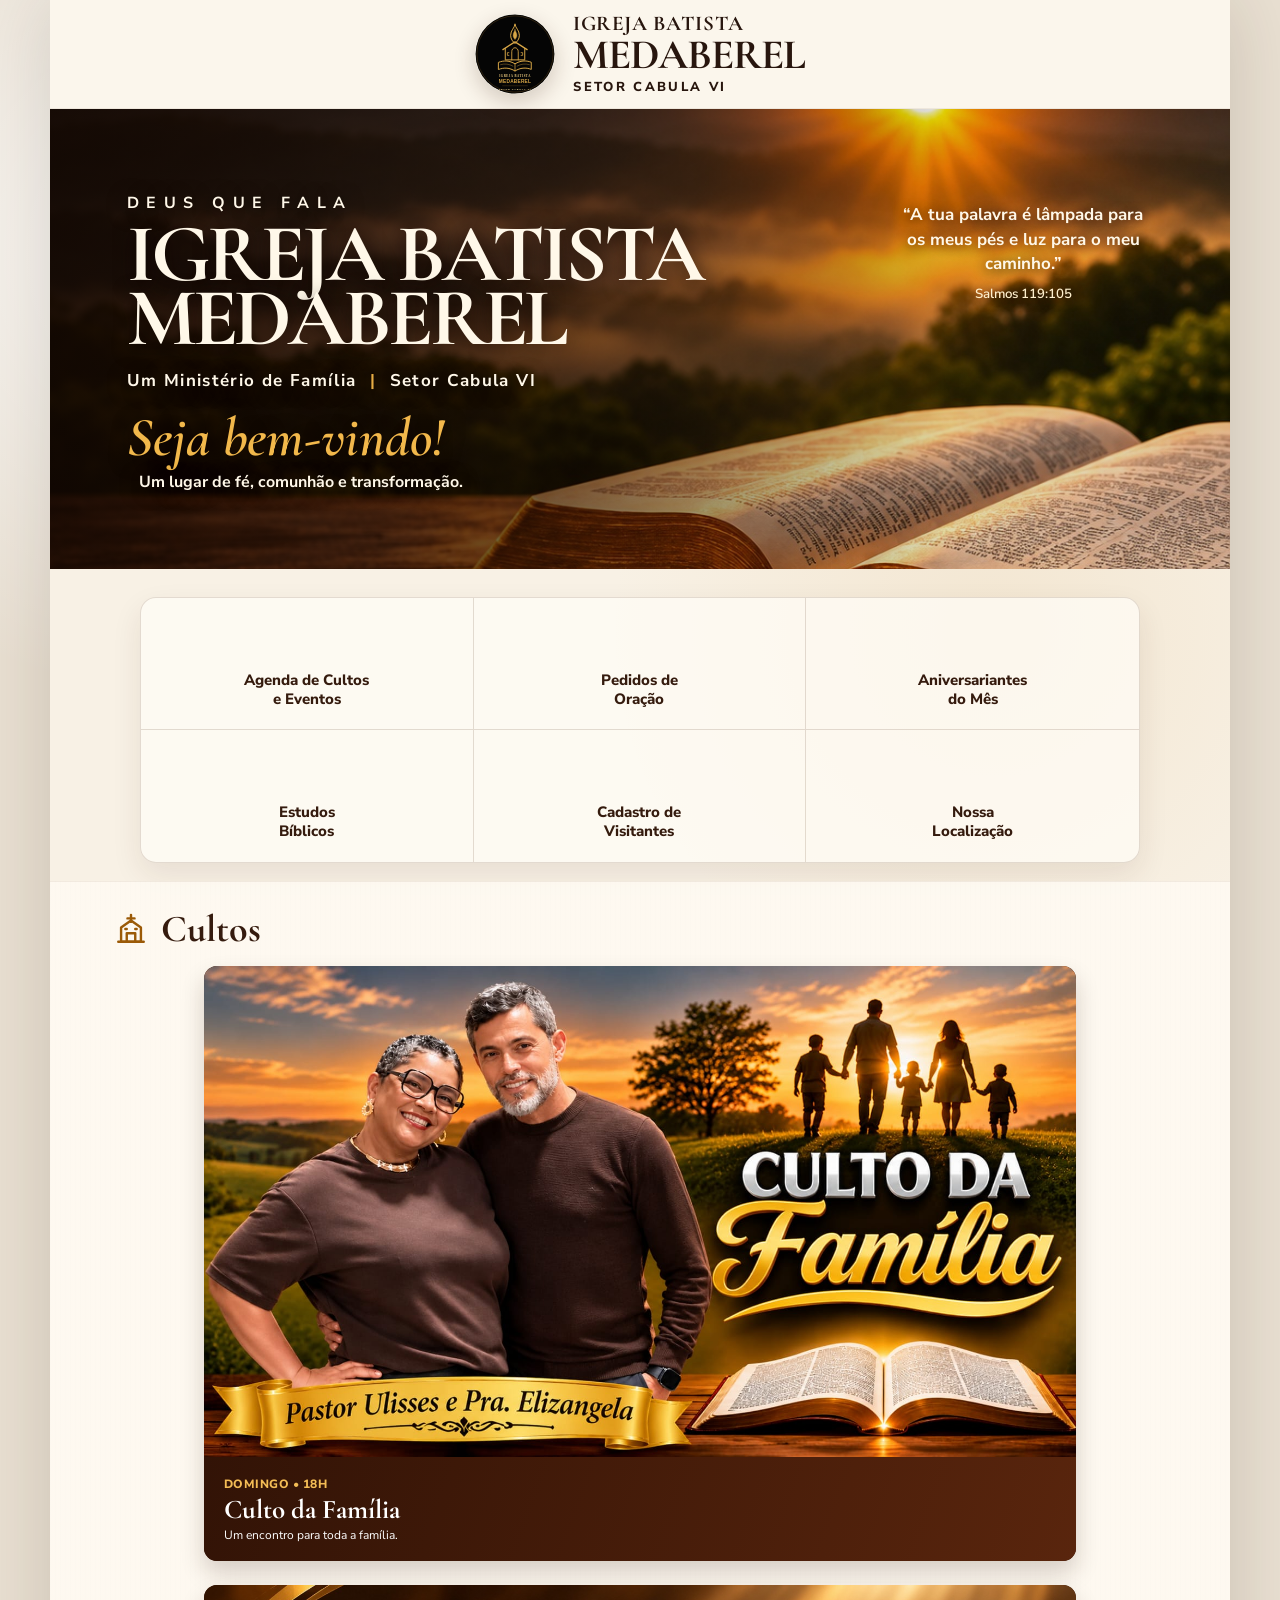
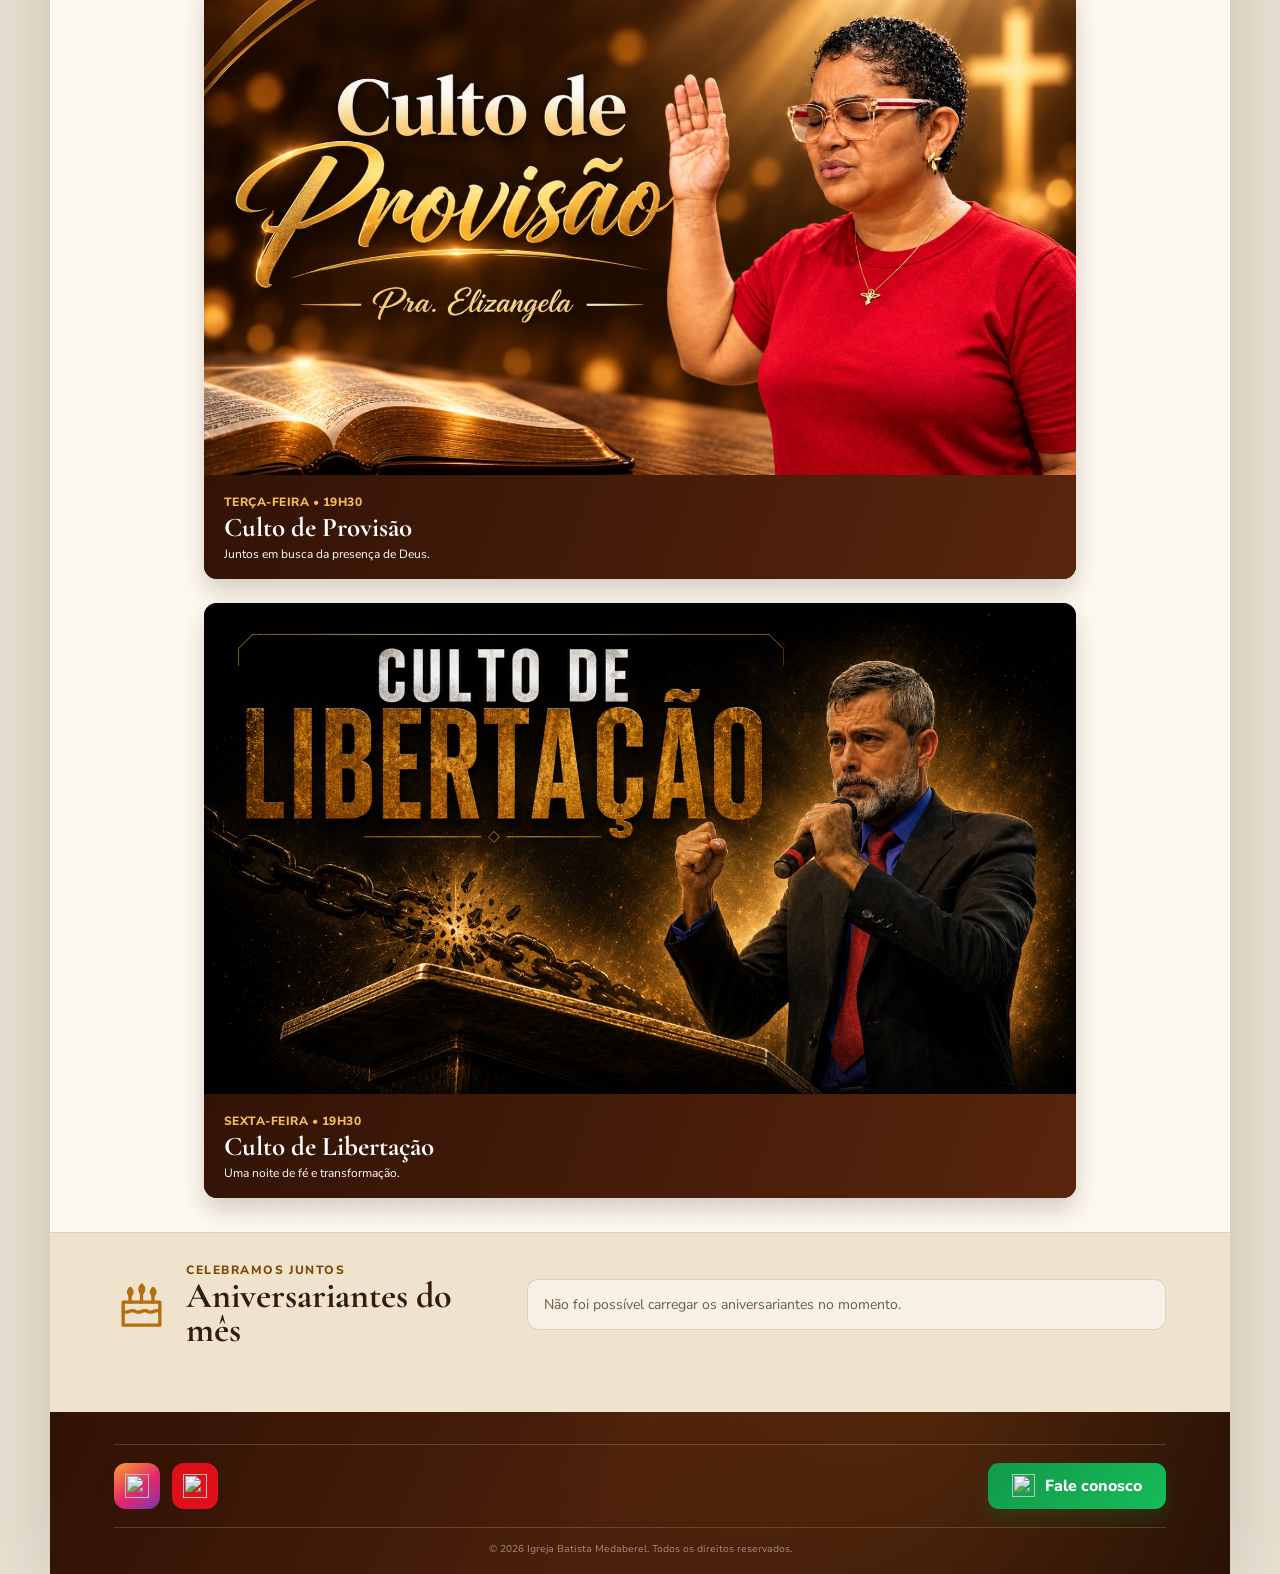
==== commit 9c76a893: "Substitui logo da Igreja Batista Medaberel de JPG para SVG e atualiza referências no HTML" ====
--- a/index.html
+++ b/index.html
@@ -12,20 +12,20 @@
     <meta property="og:title" content="Igreja Batista Medaberel - Setor Cabula VI">
     <meta property="og:description" content="Um Ministério de Família">
     <meta property="og:url" content="https://ibmcabulavi.com.br/">
-    <meta property="og:image" content="https://ibmcabulavi.com.br/assets/images/branding/logo-medaberel.jpg">
-    <meta property="og:image:secure_url" content="https://ibmcabulavi.com.br/assets/images/branding/logo-medaberel.jpg">
-    <meta property="og:image:type" content="image/jpeg">
+    <meta property="og:image" content="https://ibmcabulavi.com.br/assets/images/branding/logo-medaberel.svg">
+    <meta property="og:image:secure_url" content="https://ibmcabulavi.com.br/assets/images/branding/logo-medaberel.svg">
+    <meta property="og:image:type" content="image/svg+xml">
     <meta property="og:image:width" content="640">
     <meta property="og:image:height" content="640">
     <meta property="og:image:alt" content="Logo da Igreja Batista Medaberel">
     <meta name="twitter:card" content="summary">
     <meta name="twitter:title" content="Igreja Batista Medaberel - Setor Cabula VI">
     <meta name="twitter:description" content="Um Ministério de Família">
-    <meta name="twitter:image" content="https://ibmcabulavi.com.br/assets/images/branding/logo-medaberel.jpg">
+    <meta name="twitter:image" content="https://ibmcabulavi.com.br/assets/images/branding/logo-medaberel.svg">
     <link rel="preconnect" href="https://fonts.googleapis.com">
     <link rel="preconnect" href="https://fonts.gstatic.com" crossorigin>
     <link href="https://fonts.googleapis.com/css2?family=Cormorant+Garamond:ital,wght@0,600;0,700;1,600&family=Nunito+Sans:wght@400;600;700;800&display=swap" rel="stylesheet">
-    <link rel="icon" href="assets/images/branding/logo-medaberel.jpg" type="image/jpeg">
+    <link rel="icon" href="assets/images/branding/logo-medaberel.svg" type="image/svg+xml">
     <link rel="stylesheet" href="css/home.css">
     <script type="module" src="js/home.js"></script>
   </head>
@@ -35,7 +35,7 @@
     <div class="site-shell" id="inicio">
       <header class="topbar">
         <a class="brand" href="#inicio">
-          <img class="brand-logo" src="assets/images/branding/logo-medaberel.jpg" alt="" width="76" height="76">
+          <img class="brand-logo" src="assets/images/branding/logo-medaberel.svg" alt="" width="80" height="80">
           <span class="brand-copy">
             <span class="brand-overline">Igreja Batista</span>
             <strong>Medaberel</strong>
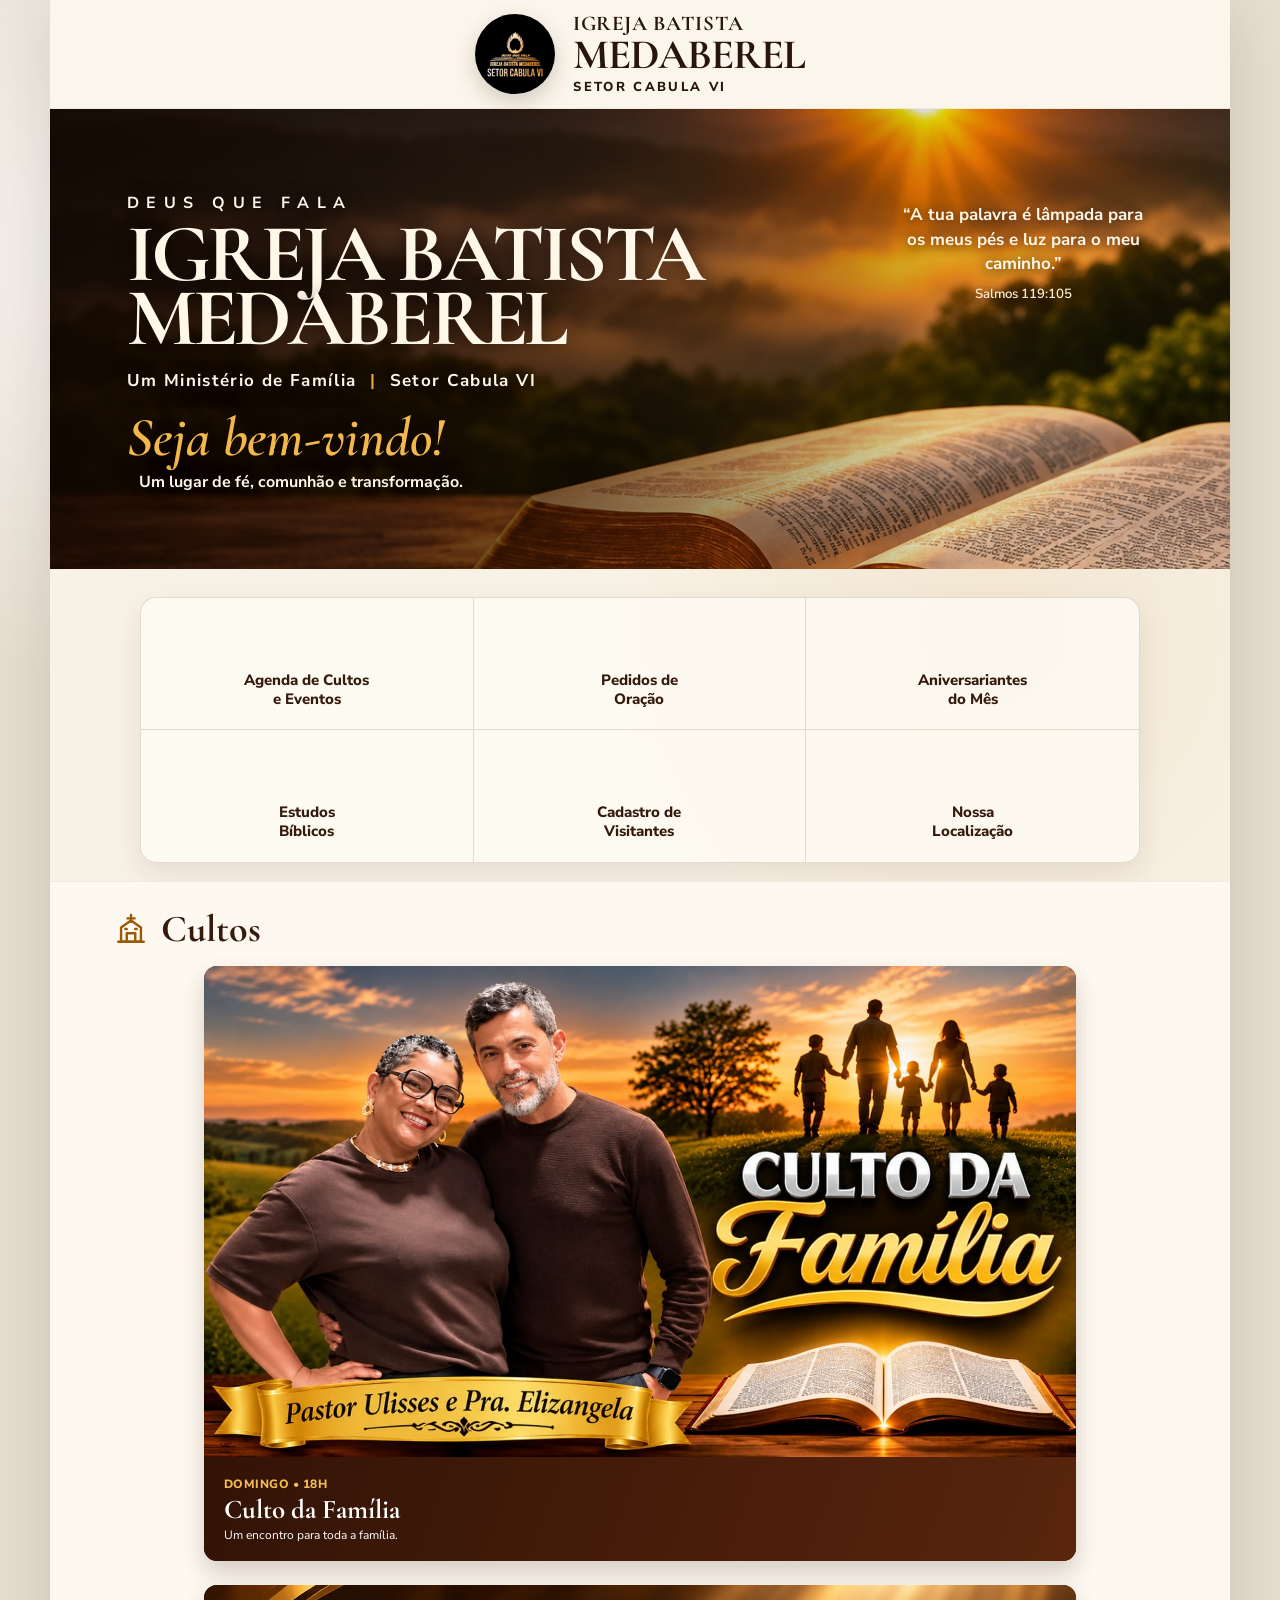
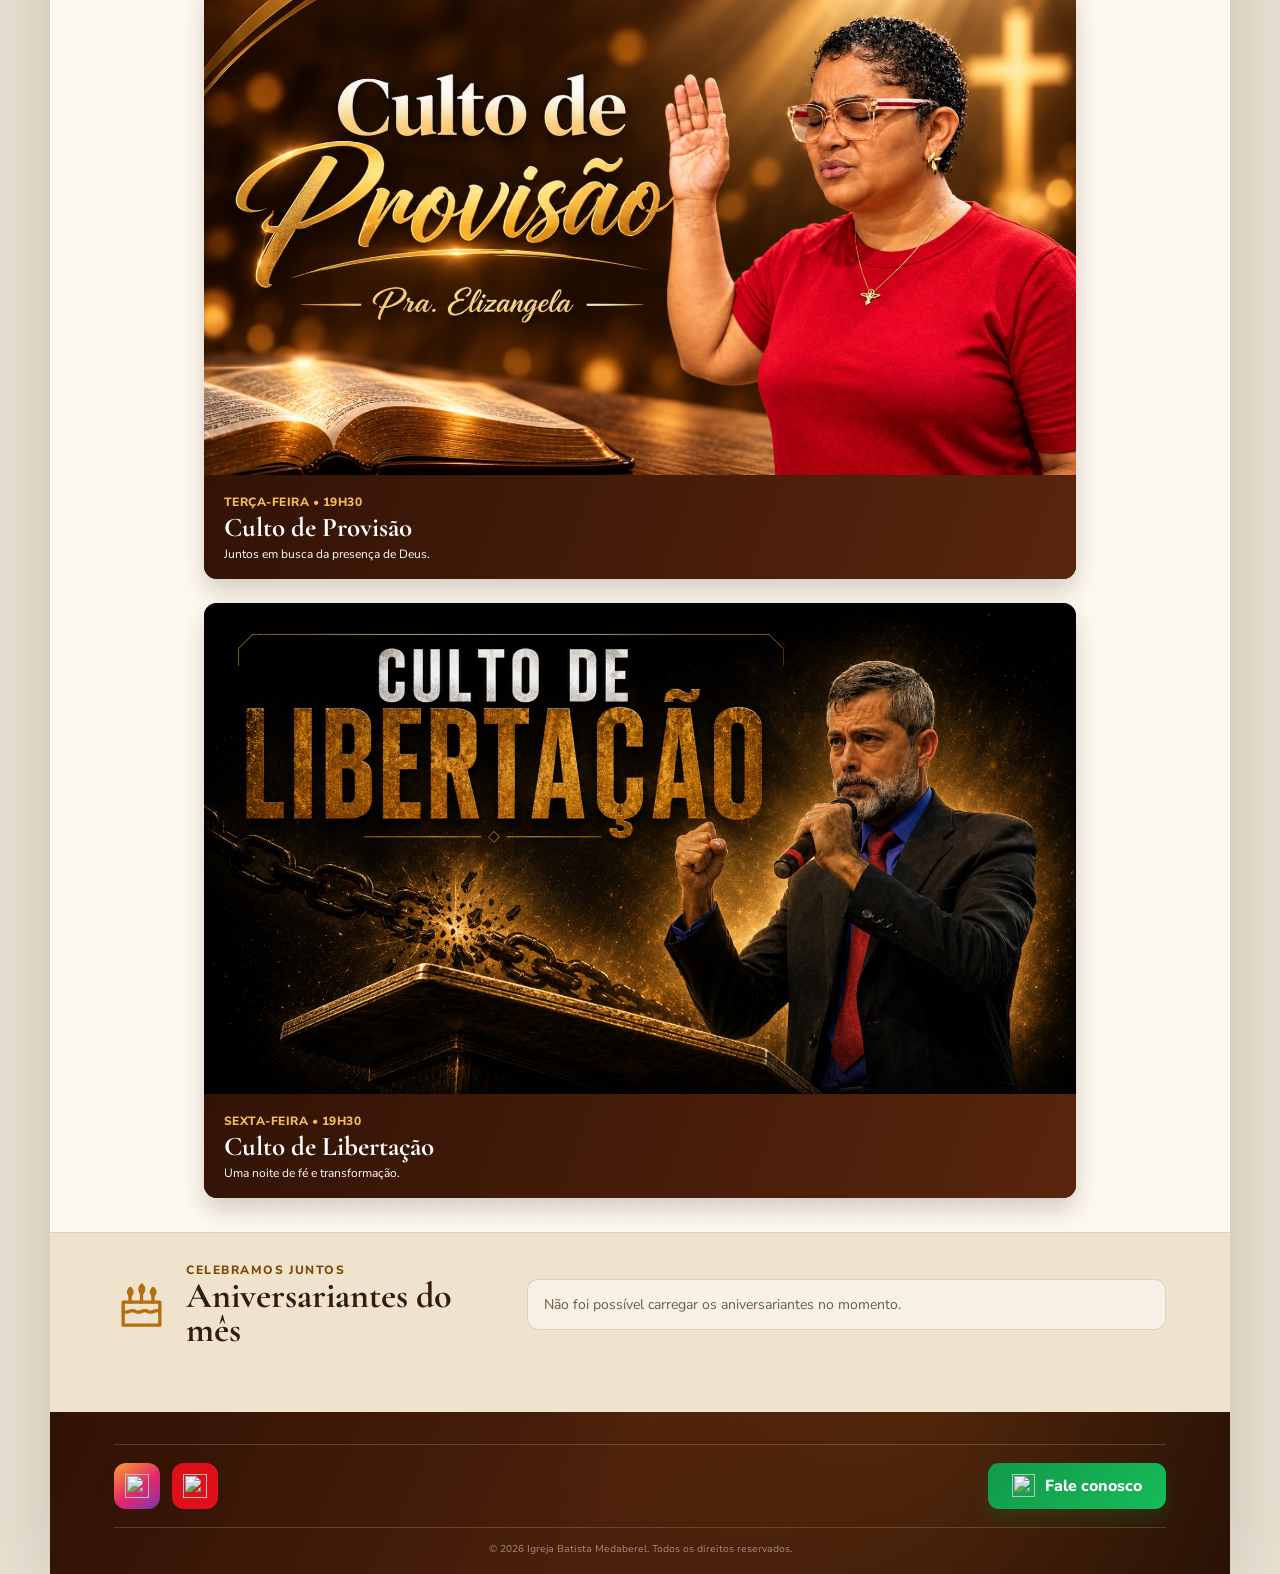
==== commit 0ca7f7b1: "Refactor code structure for improved readability and maintainability" ====
--- a/index.html
+++ b/index.html
@@ -12,20 +12,20 @@
     <meta property="og:title" content="Igreja Batista Medaberel - Setor Cabula VI">
     <meta property="og:description" content="Um Ministério de Família">
     <meta property="og:url" content="https://ibmcabulavi.com.br/">
-    <meta property="og:image" content="https://ibmcabulavi.com.br/assets/images/branding/logo-medaberel.svg">
-    <meta property="og:image:secure_url" content="https://ibmcabulavi.com.br/assets/images/branding/logo-medaberel.svg">
-    <meta property="og:image:type" content="image/svg+xml">
+    <meta property="og:image" content="https://ibmcabulavi.com.br/assets/images/branding/logo-medaberel.jpg">
+    <meta property="og:image:secure_url" content="https://ibmcabulavi.com.br/assets/images/branding/logo-medaberel.jpg">
+    <meta property="og:image:type" content="image/jpeg">
     <meta property="og:image:width" content="640">
     <meta property="og:image:height" content="640">
     <meta property="og:image:alt" content="Logo da Igreja Batista Medaberel">
     <meta name="twitter:card" content="summary">
     <meta name="twitter:title" content="Igreja Batista Medaberel - Setor Cabula VI">
     <meta name="twitter:description" content="Um Ministério de Família">
-    <meta name="twitter:image" content="https://ibmcabulavi.com.br/assets/images/branding/logo-medaberel.svg">
+    <meta name="twitter:image" content="https://ibmcabulavi.com.br/assets/images/branding/logo-medaberel.jpg">
     <link rel="preconnect" href="https://fonts.googleapis.com">
     <link rel="preconnect" href="https://fonts.gstatic.com" crossorigin>
     <link href="https://fonts.googleapis.com/css2?family=Cormorant+Garamond:ital,wght@0,600;0,700;1,600&family=Nunito+Sans:wght@400;600;700;800&display=swap" rel="stylesheet">
-    <link rel="icon" href="assets/images/branding/logo-medaberel.svg" type="image/svg+xml">
+    <link rel="icon" href="assets/images/branding/logo-medaberel.jpg" type="image/jpeg">
     <link rel="stylesheet" href="css/home.css">
     <script type="module" src="js/home.js"></script>
   </head>
@@ -35,7 +35,7 @@
     <div class="site-shell" id="inicio">
       <header class="topbar">
         <a class="brand" href="#inicio">
-          <img class="brand-logo" src="assets/images/branding/logo-medaberel.svg" alt="" width="80" height="80">
+          <img class="brand-logo" src="assets/images/branding/logo-medaberel.jpg" alt="" width="80" height="80">
           <span class="brand-copy">
             <span class="brand-overline">Igreja Batista</span>
             <strong>Medaberel</strong>
@@ -88,7 +88,7 @@
             <a class="quick-link" href="#aniversariantes"><span class="quick-icon icon-cake" aria-hidden="true"></span><span>Aniversariantes<br>do Mês</span></a>
             <a class="quick-link" href="https://drive.google.com/file/d/1AMDHdYdTMmtsYn66ORXh_EakQVyPFWrR/view?usp=sharing" target="_blank" rel="noopener noreferrer" data-dynamic-link="ebd"><span class="quick-icon icon-book" aria-hidden="true"></span><span>Estudos<br>Bíblicos</span></a>
             <a class="quick-link" href="https://form.jotform.com/261173723259055" target="_blank" rel="noopener noreferrer"><span class="quick-icon icon-users" aria-hidden="true"></span><span>Cadastro de<br>Visitantes</span></a>
-            <a class="quick-link" href="https://www.google.com/maps/search/?api=1&amp;query=Igreja+Batista+Medaberel+Salvador+BA" target="_blank" rel="noopener noreferrer"><span class="quick-icon icon-location" aria-hidden="true"></span><span>Nossa<br>Localização</span></a>
+            <a class="quick-link" href="https://maps.app.goo.gl/6NBFjiQFjzauwCP27" target="_blank" rel="noopener noreferrer"><span class="quick-icon icon-location" aria-hidden="true"></span><span>Nossa<br>Localização</span></a>
           </div>
 
         </section>
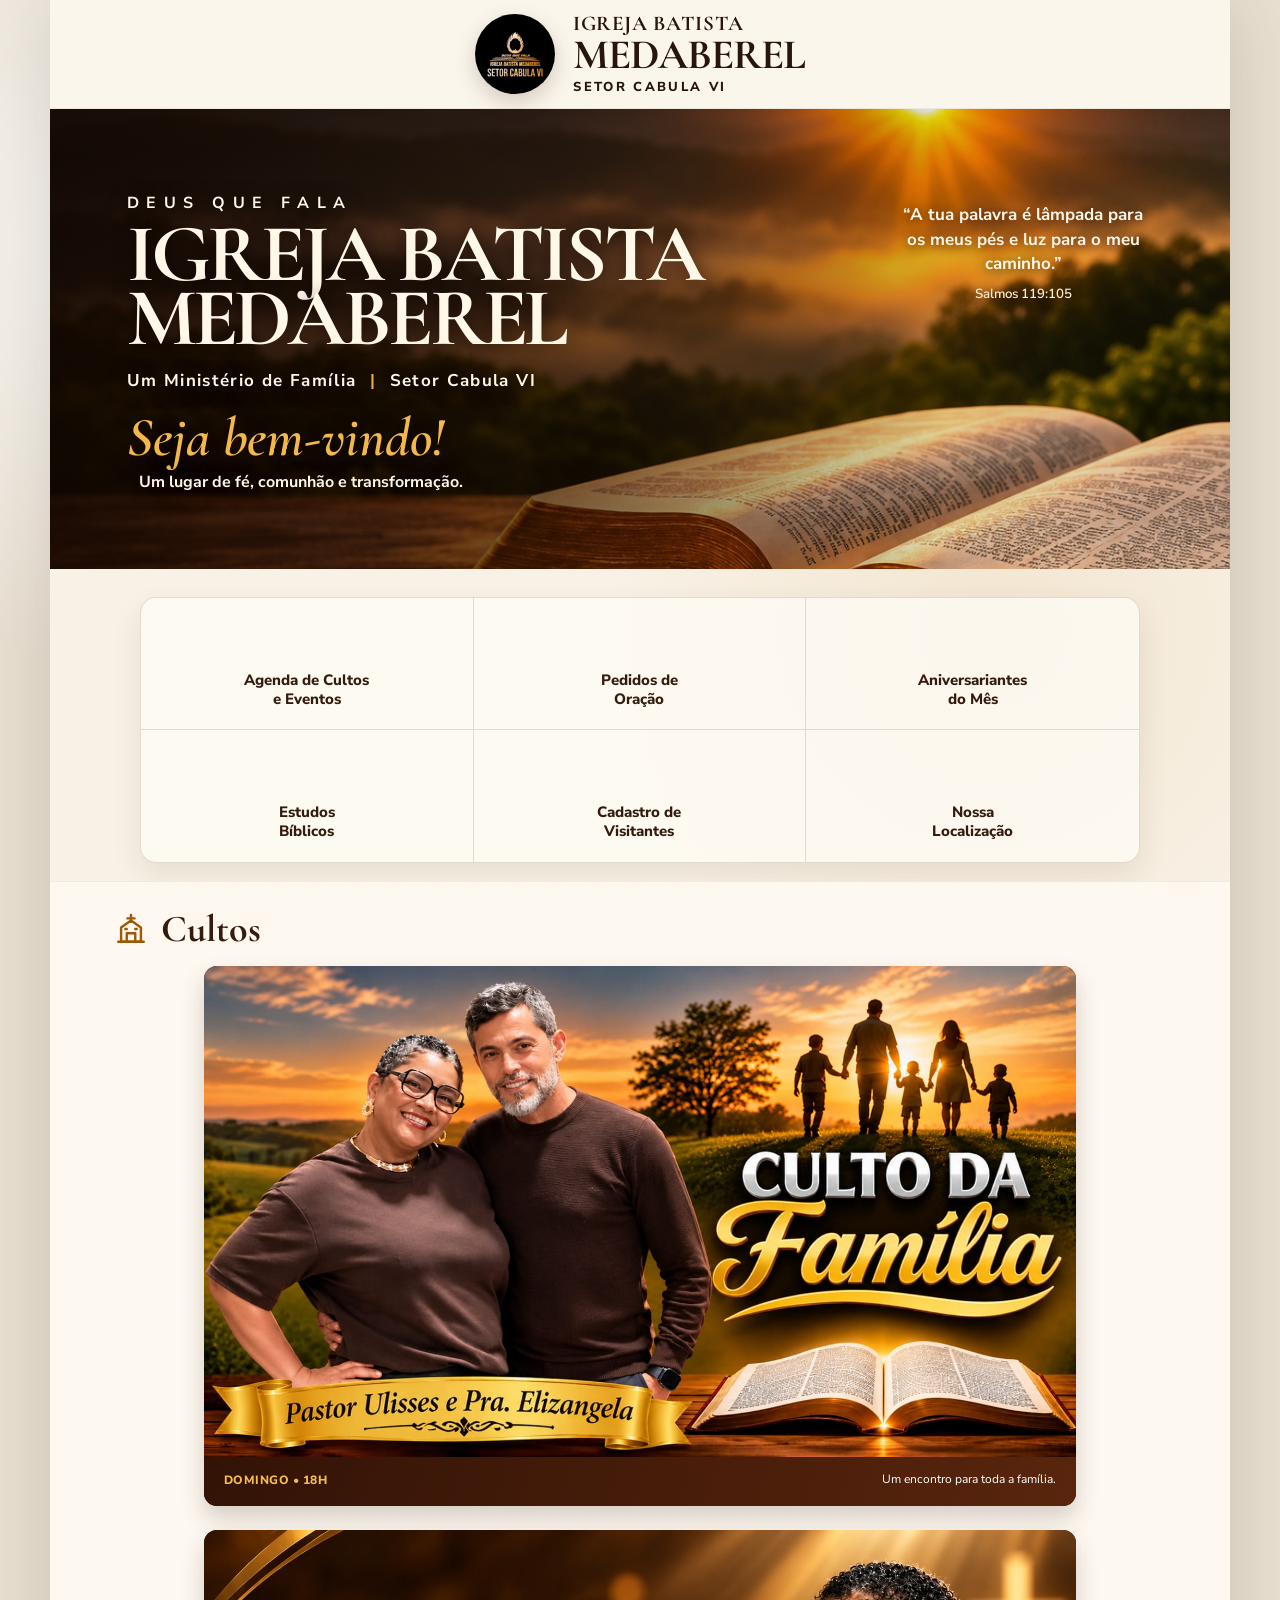
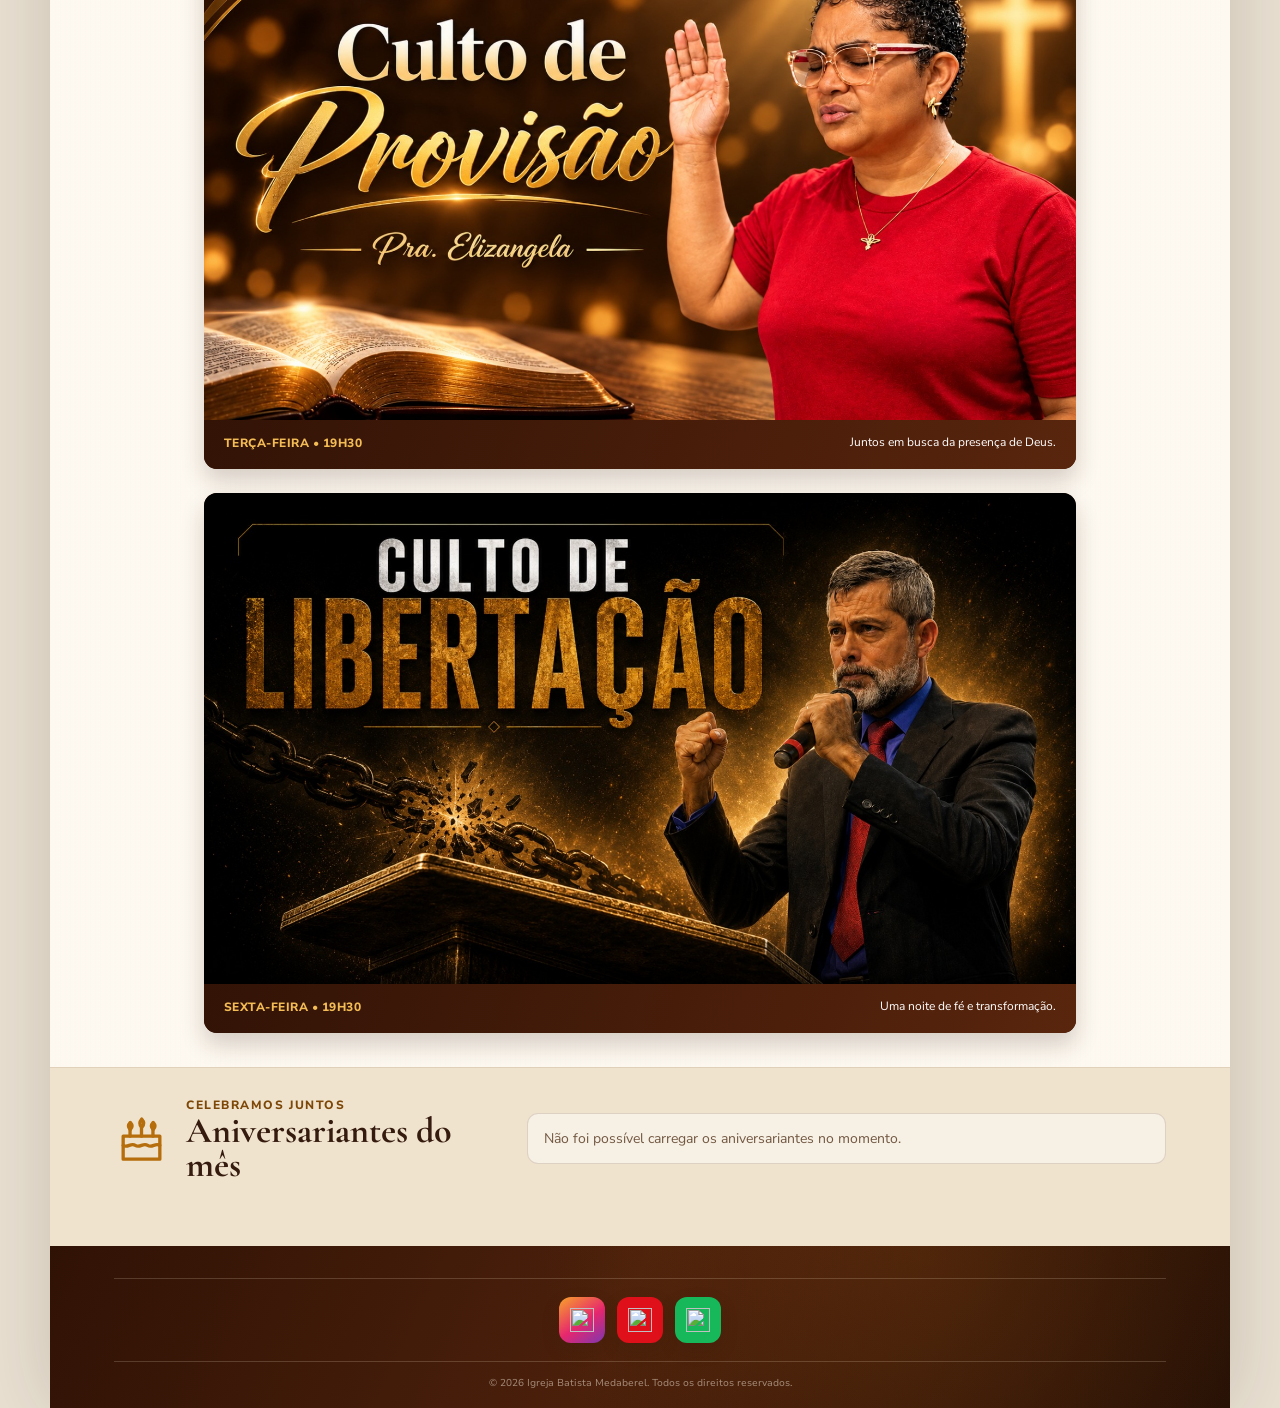
==== commit c16ebe16: "Atualiza vídeos de cultos e ajusta layout de eventos no HTML e CSS" ====
--- a/index.html
+++ b/index.html
@@ -98,9 +98,9 @@
             <div class="section-title-wrap"><svg aria-hidden="true"><use href="#icon-church"></use></svg><h2 id="eventsTitle">Cultos</h2></div>
           </div>
           <div class="events-list" id="eventsList">
-            <article class="event-card"><img src="assets/images/cultos/culto-familia.jpg" alt="" width="1600" height="900"><div class="event-copy"><small>Domingo • 18h</small><h3>Culto da Família</h3><p>Um encontro para toda a família.</p></div></article>
-            <article class="event-card"><img src="assets/images/cultos/culto-provisao.jpg" alt="" width="1600" height="900" loading="lazy"><div class="event-copy"><small>Terça-feira • 19h30</small><h3>Culto de Provisão</h3><p>Juntos em busca da presença de Deus.</p></div></article>
-            <article class="event-card"><img src="assets/images/cultos/culto-libertacao.jpg" alt="" width="1600" height="900" loading="lazy"><div class="event-copy"><small>Sexta-feira • 19h30</small><h3>Culto de Libertação</h3><p>Uma noite de fé e transformação.</p></div></article>
+            <article class="event-card"><img src="assets/images/cultos/culto-familia.jpg" alt="" width="1600" height="900"><div class="event-copy"><small>Domingo • 18h</small><p>Um encontro para toda a família.</p></div></article>
+            <article class="event-card"><img src="assets/images/cultos/culto-provisao.jpg" alt="" width="1600" height="900" loading="lazy"><div class="event-copy"><small>Terça-feira • 19h30</small><p>Juntos em busca da presença de Deus.</p></div></article>
+            <article class="event-card"><img src="assets/images/cultos/culto-libertacao.jpg" alt="" width="1600" height="900" loading="lazy"><div class="event-copy"><small>Sexta-feira • 19h30</small><p>Uma noite de fé e transformação.</p></div></article>
           </div>
           <p class="sr-only" id="eventsStatus" aria-live="polite">Programação semanal exibida.</p>
         </section>
@@ -117,8 +117,8 @@
           <div class="social-links">
             <a class="social-button instagram" href="https://www.instagram.com/ibmcabula6" target="_blank" rel="noopener noreferrer" aria-label="Instagram"><img src="https://cdn.simpleicons.org/instagram/ffffff" alt="" width="24" height="24"></a>
             <a class="social-button youtube" href="https://www.youtube.com/channel/UCaWXuM6rLt0Mazsymy3VDBw" target="_blank" rel="noopener noreferrer" aria-label="YouTube"><img src="https://cdn.simpleicons.org/youtube/ffffff" alt="" width="24" height="24"></a>
+            <a class="social-button whatsapp" href="https://wa.me/557188227813" target="_blank" rel="noopener noreferrer" aria-label="WhatsApp"><img src="https://cdn.simpleicons.org/whatsapp/ffffff" alt="" width="24" height="24"></a>
           </div>
-          <a class="contact-button" href="https://wa.me/557188227813" target="_blank" rel="noopener noreferrer"><img src="https://cdn.simpleicons.org/whatsapp/ffffff" alt="" width="23" height="23">Fale conosco</a>
         </div>
         <p class="copyright">© <span id="currentYear">2026</span> Igreja Batista Medaberel. Todos os direitos reservados.</p>
       </footer>
--- a/css/home.css
+++ b/css/home.css
@@ -719,6 +719,10 @@
 
 .event-copy {
   padding: 14px 20px 17px;
+  display: flex;
+  align-items: center;
+  justify-content: space-between;
+  gap: 18px;
   background: linear-gradient(110deg, #321306, #59250d);
 }
 
@@ -727,20 +731,15 @@
   font-size: 12px;
   font-weight: 800;
   letter-spacing: 0.04em;
+  white-space: nowrap;
   text-transform: uppercase;
 }
 
-.event-copy h3 {
-  margin: 2px 0 2px;
-  font-family: var(--serif);
-  font-size: 27px;
-  line-height: 0.95;
-}
-
 .event-copy p {
-  margin: 6px 0 0;
+  margin: 0;
   font-size: 12px;
   line-height: 1.3;
+  text-align: right;
 }
 
 .birthdays-section {
@@ -839,7 +838,7 @@
   padding: 18px 0;
   display: flex;
   align-items: center;
-  justify-content: space-between;
+  justify-content: center;
   gap: 24px;
   color: #fff6e7;
   background: transparent;
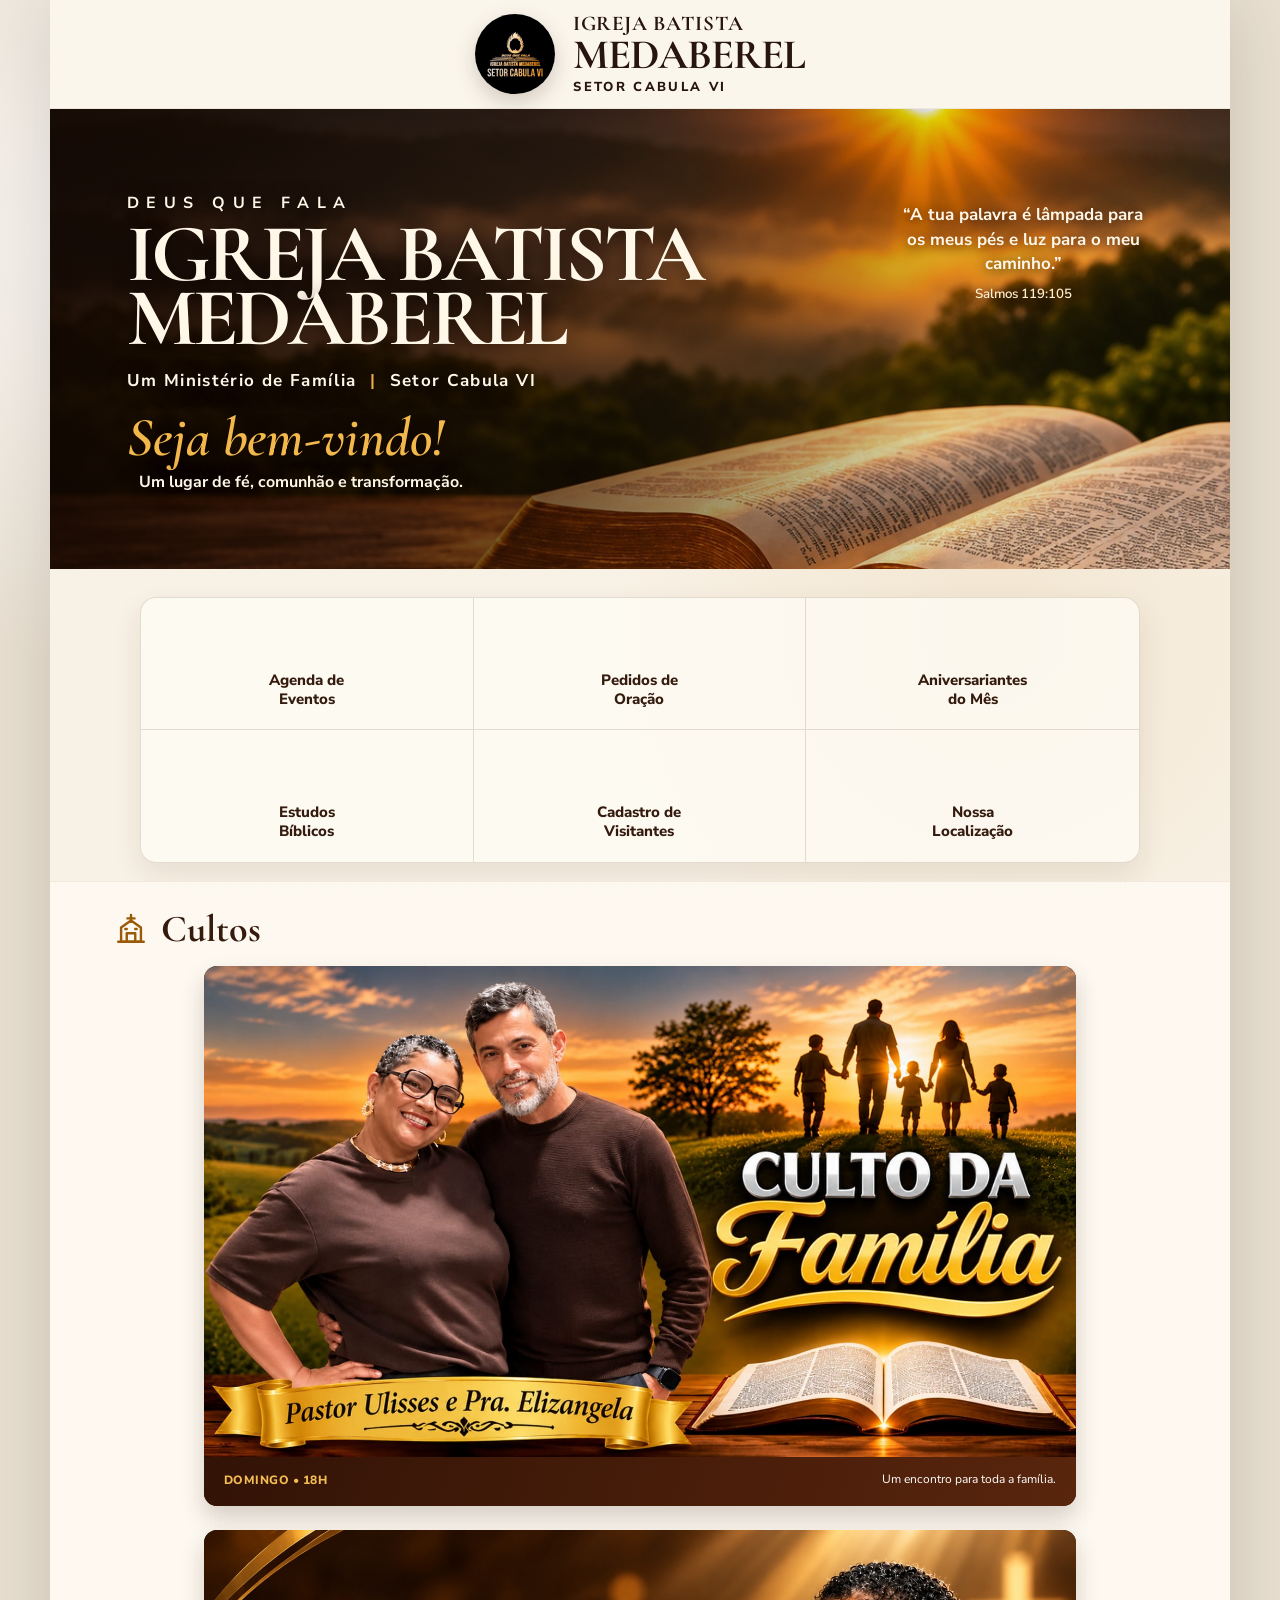
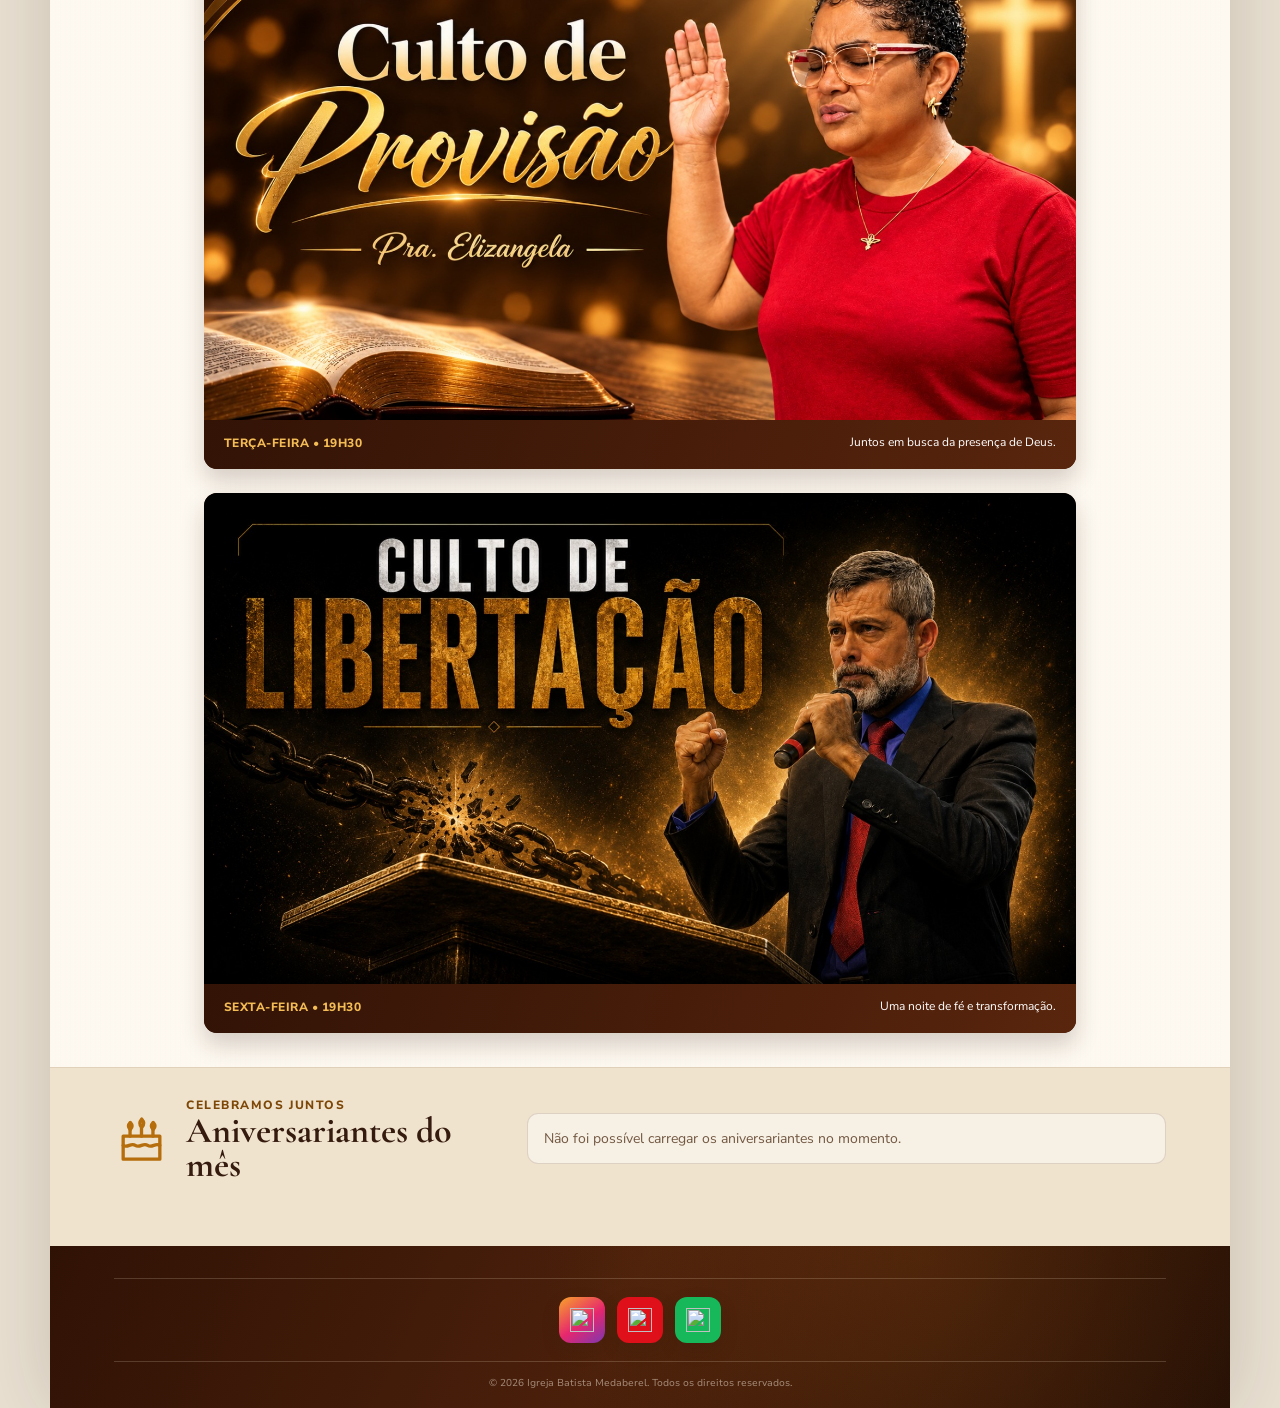
==== commit 61cab71d: "Atualiza texto do link de agenda de cultos para "Agenda de Eventos" para maior clareza" ====
--- a/index.html
+++ b/index.html
@@ -83,7 +83,7 @@
         <section class="quick-section" id="acessos" aria-labelledby="quickTitle">
           <h2 class="sr-only" id="quickTitle">Acessos rápidos</h2>
           <div class="quick-grid">
-            <a class="quick-link" href="eventos.html"><span class="quick-icon icon-calendar" aria-hidden="true"></span><span>Agenda de Cultos<br>e Eventos</span></a>
+            <a class="quick-link" href="eventos.html"><span class="quick-icon icon-calendar" aria-hidden="true"></span><span>Agenda de<br>Eventos</span></a>
             <a class="quick-link" href="https://docs.google.com/forms/d/e/1FAIpQLSd67a-YzwxJQuZfvjxcGTnG2AeqLXNqZuDiLRGG_IKK3gHpnA/viewform?usp=publish-editor" target="_blank" rel="noopener noreferrer"><span class="quick-icon icon-prayer" aria-hidden="true"></span><span>Pedidos de<br>Oração</span></a>
             <a class="quick-link" href="#aniversariantes"><span class="quick-icon icon-cake" aria-hidden="true"></span><span>Aniversariantes<br>do Mês</span></a>
             <a class="quick-link" href="https://drive.google.com/file/d/1AMDHdYdTMmtsYn66ORXh_EakQVyPFWrR/view?usp=sharing" target="_blank" rel="noopener noreferrer" data-dynamic-link="ebd"><span class="quick-icon icon-book" aria-hidden="true"></span><span>Estudos<br>Bíblicos</span></a>
@@ -98,9 +98,9 @@
             <div class="section-title-wrap"><svg aria-hidden="true"><use href="#icon-church"></use></svg><h2 id="eventsTitle">Cultos</h2></div>
           </div>
           <div class="events-list" id="eventsList">
-            <article class="event-card"><img src="assets/images/cultos/culto-familia.jpg" alt="" width="1600" height="900"><div class="event-copy"><small>Domingo • 18h</small><p>Um encontro para toda a família.</p></div></article>
-            <article class="event-card"><img src="assets/images/cultos/culto-provisao.jpg" alt="" width="1600" height="900" loading="lazy"><div class="event-copy"><small>Terça-feira • 19h30</small><p>Juntos em busca da presença de Deus.</p></div></article>
-            <article class="event-card"><img src="assets/images/cultos/culto-libertacao.jpg" alt="" width="1600" height="900" loading="lazy"><div class="event-copy"><small>Sexta-feira • 19h30</small><p>Uma noite de fé e transformação.</p></div></article>
+            <button class="event-card" type="button" data-video="assets/videos/culto-familia.mp4" data-video-title="Culto da Família"><img src="assets/images/cultos/culto-familia.jpg" alt="" width="1600" height="900"><span class="event-copy"><small>Domingo • 18h</small><span>Um encontro para toda a família.</span></span></button>
+            <button class="event-card" type="button" data-video="assets/videos/culto-provisao.mp4" data-video-title="Culto de Provisão"><img src="assets/images/cultos/culto-provisao.jpg" alt="" width="1600" height="900" loading="lazy"><span class="event-copy"><small>Terça-feira • 19h30</small><span>Juntos em busca da presença de Deus.</span></span></button>
+            <button class="event-card" type="button" data-video="assets/videos/culto-libertacao.mp4" data-video-title="Culto de Libertação"><img src="assets/images/cultos/culto-libertacao.jpg" alt="" width="1600" height="900" loading="lazy"><span class="event-copy"><small>Sexta-feira • 19h30</small><span>Uma noite de fé e transformação.</span></span></button>
           </div>
           <p class="sr-only" id="eventsStatus" aria-live="polite">Programação semanal exibida.</p>
         </section>
@@ -124,6 +124,16 @@
       </footer>
     </div>
 
+    <div class="video-modal" id="videoModal" role="dialog" aria-modal="true" aria-labelledby="videoModalTitle" hidden>
+      <div class="video-shell">
+        <div class="video-modal-header">
+          <h2 id="videoModalTitle">Culto</h2>
+          <button class="video-close" id="videoClose" type="button" aria-label="Fechar vídeo">×</button>
+        </div>
+        <video id="cultoVideo" controls playsinline preload="metadata"></video>
+      </div>
+    </div>
+
     <svg class="svg-sprite" aria-hidden="true">
       <symbol id="icon-instagram" viewBox="0 0 24 24"><rect x="3.2" y="3.2" width="17.6" height="17.6" rx="5"/><circle cx="12" cy="12" r="4.1"/><circle class="icon-fill" cx="17.5" cy="6.8" r="1.1"/></symbol>
       <symbol id="icon-youtube" viewBox="0 0 24 24"><path d="M21 8.1a3 3 0 0 0-2.1-2.2C17 5.4 12 5.4 12 5.4s-5 0-6.9.5A3 3 0 0 0 3 8.1a33 33 0 0 0 0 7.8 3 3 0 0 0 2.1 2.2c1.9.5 6.9.5 6.9.5s5 0 6.9-.5a3 3 0 0 0 2.1-2.2 33 33 0 0 0 0-7.8Z"/><path class="icon-fill" d="m10 15.2 5.2-3.2L10 8.8Z"/></symbol>
--- a/css/home.css
+++ b/css/home.css
@@ -698,10 +698,24 @@
   display: block;
   overflow: hidden;
   color: #fff;
+  width: 100%;
+  padding: 0;
+  font: inherit;
+  text-align: left;
   text-decoration: none;
   background: #3a1708;
+  border: 0;
   border-radius: 13px;
   box-shadow: 0 12px 23px rgba(43, 20, 8, 0.19);
+}
+
+.event-card[data-video] {
+  cursor: pointer;
+}
+
+.event-card:focus-visible {
+  outline: 4px solid #f3bc55;
+  outline-offset: 4px;
 }
 
 .event-card img {
@@ -735,11 +749,81 @@
   text-transform: uppercase;
 }
 
-.event-copy p {
+.event-copy p,
+.event-copy > span {
   margin: 0;
   font-size: 12px;
   line-height: 1.3;
   text-align: right;
+}
+
+body.video-modal-open {
+  overflow: hidden;
+}
+
+.video-modal {
+  position: fixed;
+  inset: 0;
+  z-index: 100;
+  display: grid;
+  place-items: center;
+  padding: 18px;
+  background: rgba(12, 6, 2, 0.88);
+}
+
+.video-modal[hidden] {
+  display: none;
+}
+
+.video-shell {
+  width: min(100%, 900px);
+  overflow: hidden;
+  background: #120803;
+  border: 1px solid rgba(243, 188, 85, 0.35);
+  border-radius: 14px;
+  box-shadow: 0 24px 60px rgba(0, 0, 0, 0.55);
+}
+
+.video-modal-header {
+  padding: 10px 12px 10px 18px;
+  display: flex;
+  align-items: center;
+  justify-content: space-between;
+  gap: 16px;
+  color: #fff6e7;
+}
+
+.video-modal-header h2 {
+  margin: 0;
+  font-family: var(--serif);
+  font-size: clamp(20px, 4vw, 28px);
+}
+
+.video-close {
+  width: 42px;
+  height: 42px;
+  padding: 0;
+  color: #fff;
+  font-size: 32px;
+  line-height: 1;
+  background: transparent;
+  border: 0;
+  border-radius: 50%;
+  cursor: pointer;
+}
+
+.video-close:hover,
+.video-close:focus-visible {
+  color: #f3bc55;
+  background: rgba(255, 255, 255, 0.08);
+  outline: none;
+}
+
+.video-shell video {
+  display: block;
+  width: 100%;
+  max-height: 78vh;
+  background: #000;
 }
 
 .birthdays-section {
